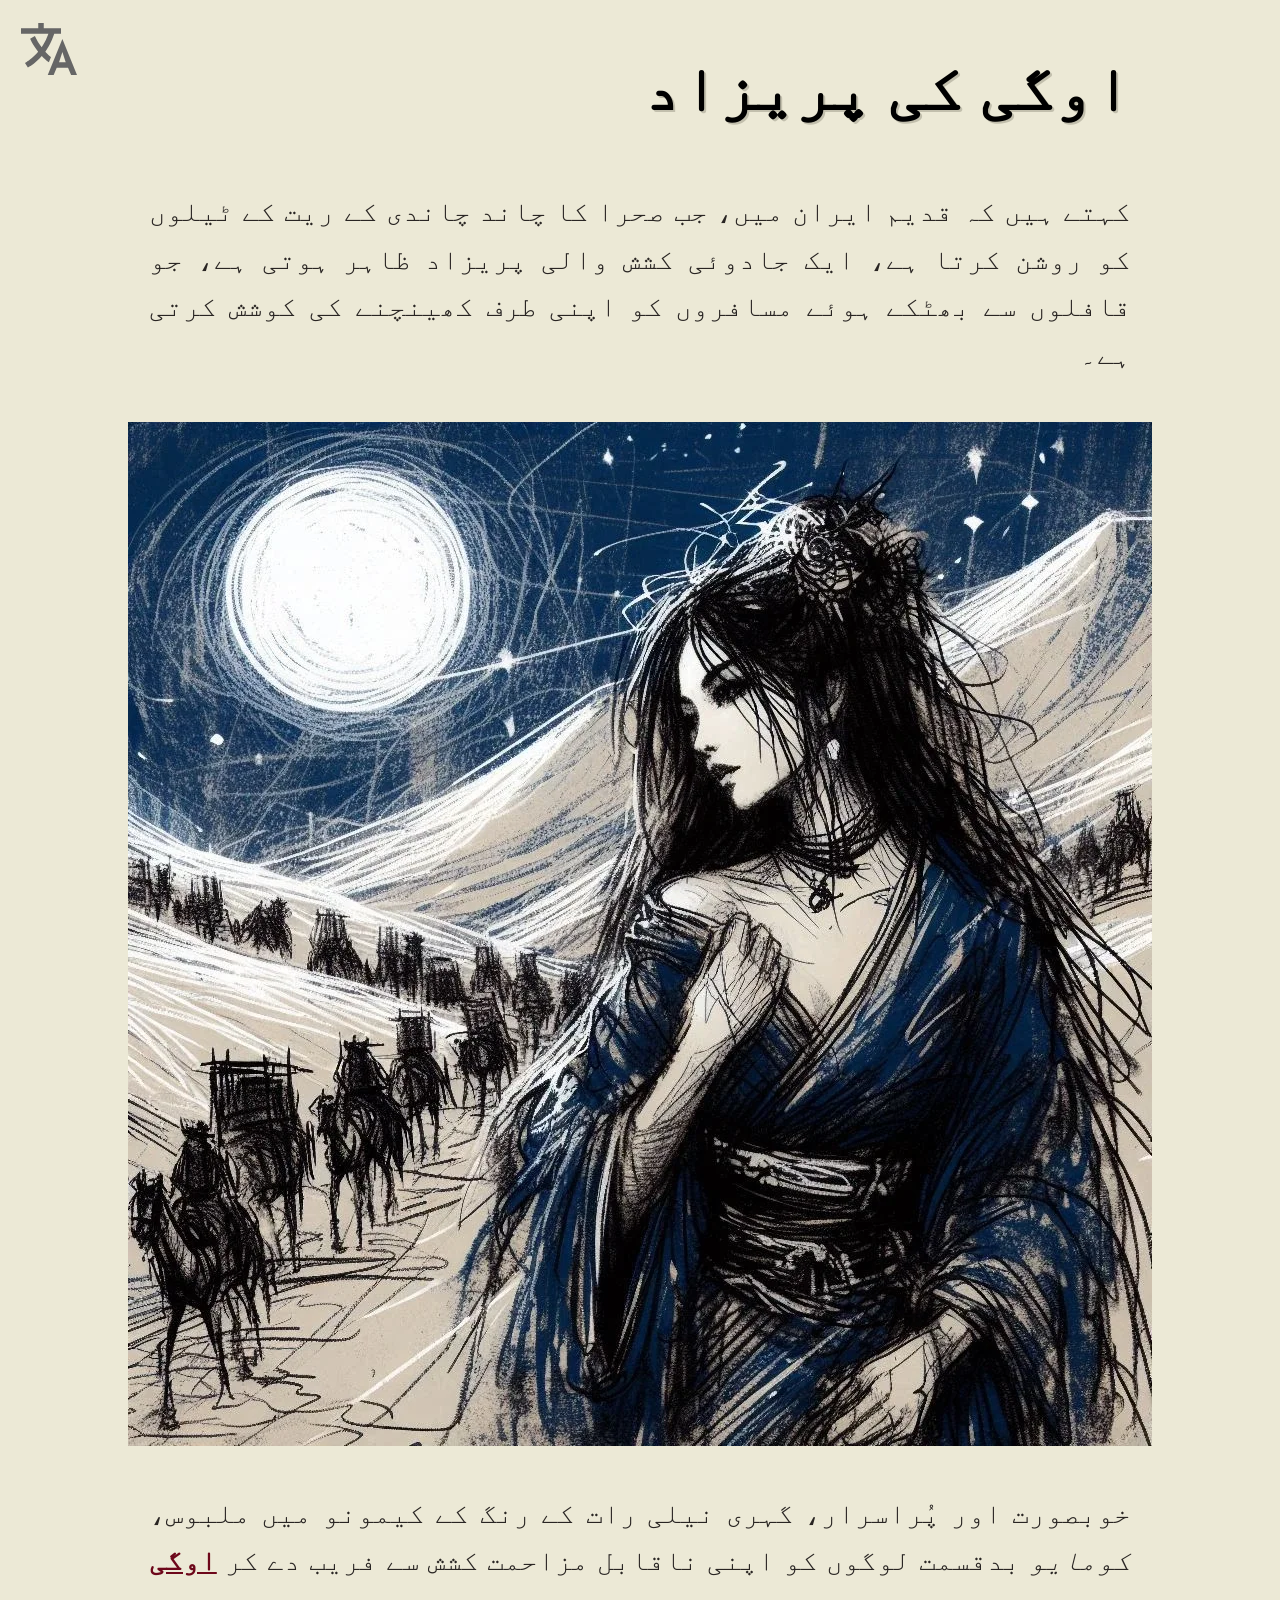
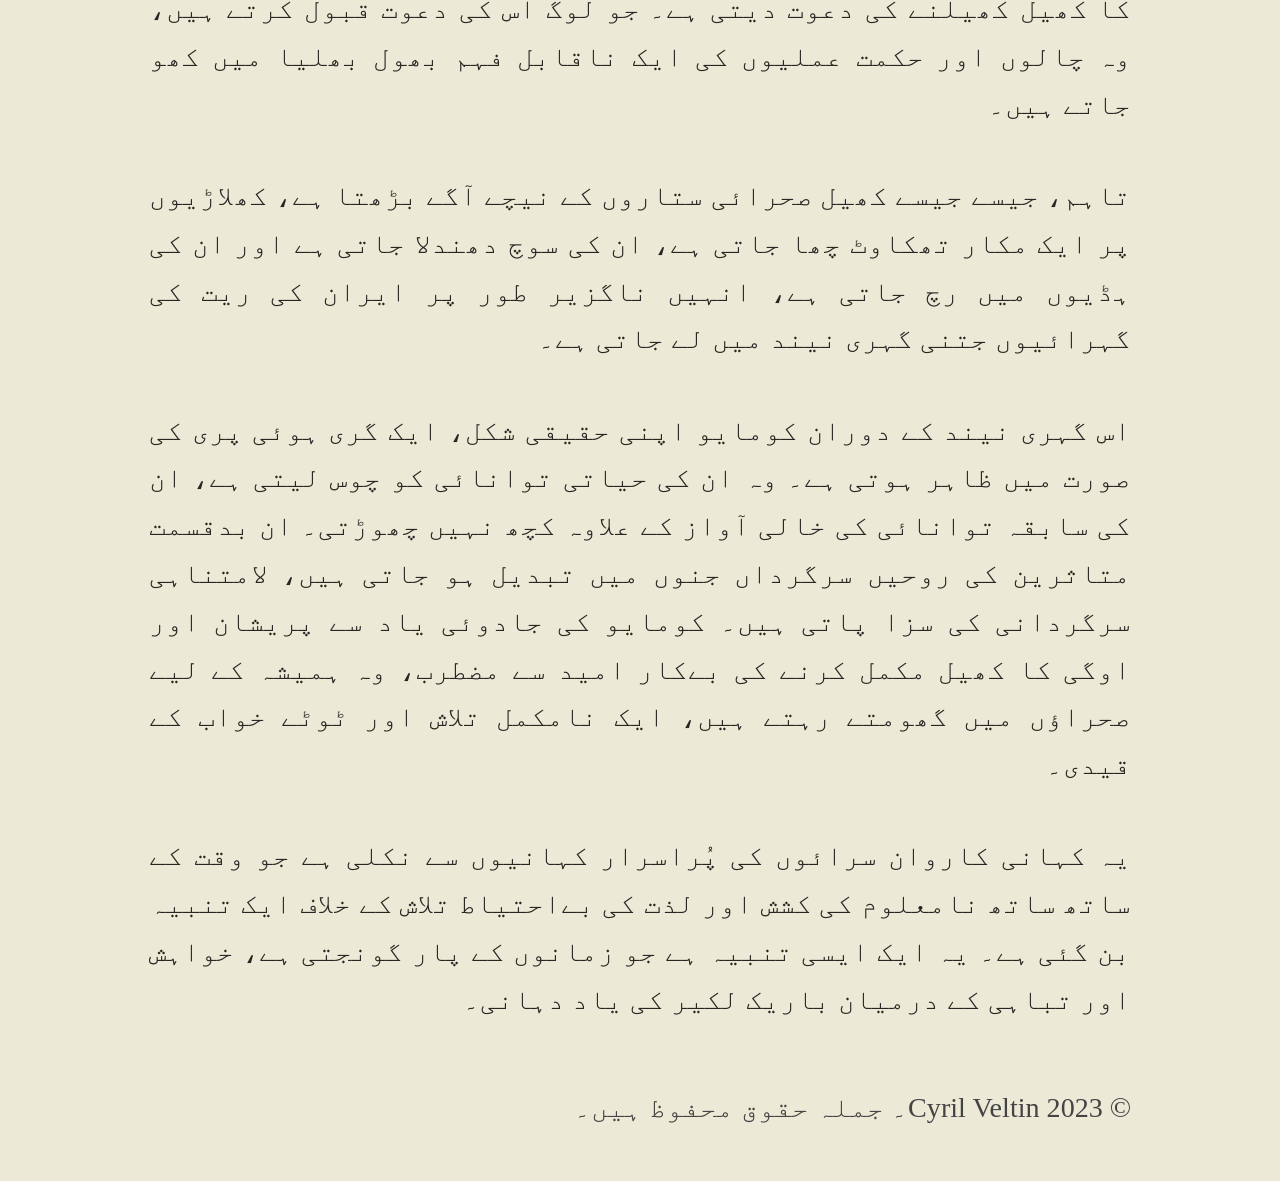
==== index.html @ 8b76a64c "feat: rework" ====
<!doctype html>
<html lang="ur" dir="rtl">
  <head>
    <title>اوگی کی پریزاد کی کہانی</title>

    <meta charset="UTF-8">

    <meta http-equiv="Content-Security-Policy" content="default-src 'self'; style-src 'self' 'unsafe-inline'">

    <meta name="viewport" content="width=device-width,initial-scale=1">
    <meta name="description" content="ایک جاپانی کیڈن کہتا ہے کہ کومایو نامی ایک یوکائی اوگی کھلاڑیوں کو راتوں رات کے کھیل میں لبھاتی ہے، اور پھر انہیں یوری میں تبدیل کر دیتی ہے۔">
    <meta name="keywords" content="کومایو، یوکائی، یوری، اوگی، کیڈن، جاپانی فولکلور، بھوت کہانی، روایتی کھیل، کیمونو، ماورائی کشش">
    <meta name="robots" content="index,follow">
    <meta name="author" content="Cyril Veltin">
    <meta name="copyright" content="Cyril Veltin 2023">

    <meta property="og:site_name" content="Komayō">
    <meta property="og:locale" content="ur_PK">
    <meta property="og:title" content="اوگی کی پریزاد کی کہانی">
    <meta property="og:description" content="ایک جاپانی کیڈن کہتا ہے کہ کومایو نامی ایک یوکائی اوگی کھلاڑیوں کو راتوں رات کے کھیل میں لبھاتی ہے، اور پھر انہیں یوری میں تبدیل کر دیتی ہے۔">
    <meta property="og:type" content="book:folklore">
    <meta property="og:url" content="https://ur.komayo.page/">
    <meta property="og:image" content="https://ur.komayo.page/img/mysterious-kimono-woman-desert-caravan-persian-moonlight-illustration_ni5nda_c_scale,w_1024.webp">
    <meta property="og:image:width" content="1024">
    <meta property="og:image:height" content="1024">
    <meta property="og:image:alt" content="پورے چاند کے نیچے کیمونو میں ملبوس عورت، جدید جاپانی مصوری">
    <meta property="og:article:author" content="Cyril Veltin">
    <meta property="og:article:published_time" content="2023-06-26">

    <meta name="twitter:card" content="summary_large_image">
    <meta name="twitter:title" content="اوگی کی پریزاد کی کہانی">
    <meta name="twitter:description" content="ایک جاپانی کیڈن کہتا ہے کہ کومایو نامی ایک یوکائی اوگی کھلاڑیوں کو راتوں رات کے کھیل میں لبھاتی ہے، اور پھر انہیں یوری میں تبدیل کر دیتی ہے۔">
    <meta name="twitter:image" content="https://ur.komayo.page/img/mysterious-kimono-woman-desert-caravan-persian-moonlight-illustration_ni5nda_c_scale,w_1024.webp">

    <link rel="alternate" hreflang="bn" href="https://bn.komayo.page/">
    <link rel="alternate" hreflang="en" href="https://en.komayo.page/">
    <link rel="alternate" hreflang="fa" href="https://fa.komayo.page/">
    <link rel="alternate" hreflang="fr" href="https://fr.komayo.page/">
    <link rel="alternate" hreflang="gu" href="https://gu.komayo.page/">
    <link rel="alternate" hreflang="hi" href="https://hi.komayo.page/">
    <link rel="alternate" hreflang="id" href="https://id.komayo.page/">
    <link rel="alternate" hreflang="ja" href="https://ja.komayo.page/">
    <link rel="alternate" hreflang="jv" href="https://jv.komayo.page/">
    <link rel="alternate" hreflang="kn" href="https://kn.komayo.page/">
    <link rel="alternate" hreflang="ko" href="https://ko.komayo.page/">
    <link rel="alternate" hreflang="lo" href="https://lo.komayo.page/">
    <link rel="alternate" hreflang="ml" href="https://ml.komayo.page/">
    <link rel="alternate" hreflang="mr" href="https://mr.komayo.page/">
    <link rel="alternate" hreflang="my" href="https://my.komayo.page/">
    <link rel="alternate" hreflang="or" href="https://or.komayo.page/">
    <link rel="alternate" hreflang="pa" href="https://pa.komayo.page/">
    <link rel="alternate" hreflang="ta" href="https://ta.komayo.page/">
    <link rel="alternate" hreflang="te" href="https://te.komayo.page/">
    <link rel="alternate" hreflang="th" href="https://th.komayo.page/">
    <link rel="alternate" hreflang="ur" href="https://ur.komayo.page/">
    <link rel="alternate" hreflang="vi" href="https://vi.komayo.page/">
    <link rel="alternate" hreflang="zh" href="https://zh.komayo.page/">

    <link rel="canonical" href="https://ur.komayo.page/">

    <link rel="icon" type="image/png" href="/favicon/favicon-96x96.png" sizes="96x96">
    <link rel="icon" type="image/svg+xml" href="/favicon/favicon.svg">
    <link rel="shortcut icon" href="/favicon.ico">
    <link rel="apple-touch-icon" sizes="180x180" href="/favicon/apple-touch-icon.png">
    <meta name="apple-mobile-web-app-title" content="Komayō">
    <link rel="manifest" href="/site.webmanifest">

    <link href="/all.css" rel="stylesheet">

    <script type="application/ld+json">
      {
        "@context": "https://schema.org",
        "@type": "ShortStory",
        "@id": "https://ur.komayo.page/",
        "url": "https://ur.komayo.page/",
        "@language": "ur",
        "hasPart": [
          {
            "@type": "Game",
            "headline": "شہزادی کا کھیل",
            "name": "کھیل",
            "@id": "https://ogi.page/",
            "url": "https://ogi.page/"
          }
        ],
        "keywords": [
          "کومایو",
          "یوکائی",
          "یوری",
          "اوگی",
          "کیڈن",
          "جاپانی فولکلور",
          "بھوت کہانی",
          "روایتی کھیل",
          "کیمونو",
          "ماورائی کشش"
        ],
        "timeRequired": "PT4M",
        "author": {
          "@type": "Person",
          "name": "Cyril Veltin"
        },
        "copyrightHolder": {
          "@type": "Person",
          "name": "Cyril Veltin"
        },
        "copyrightYear": "2023",
        "dateModified": "2023-06-26",
        "datePublished": "2023-06-26",
        "description": "ایک جاپانی کیڈن کہتا ہے کہ کومایو نامی ایک یوکائی اوگی کھلاڑیوں کو راتوں رات کے کھیل میں لبھاتی ہے، اور پھر انہیں یوری میں تبدیل کر دیتی ہے۔",
        "image": {
          "@type": "ImageObject",
          "url": "https://ur.komayo.page/img/mysterious-kimono-woman-desert-caravan-persian-moonlight-illustration_ni5nda_c_scale,w_1024.webp",
          "width": "1024",
          "height": "1024",
          "caption": "پورے چاند کے نیچے کیمونو میں ملبوس عورت، جدید جاپانی مصوری"
        },
        "genre": [
          "کیڈن",
          "جاپانی فولکلور",
          "خیالی افسانہ"
        ],
        "inLanguage": "ur",
        "headline": "اوگی کی پریزاد",
        "name": "بھوت کی کہانی",
        "publisher": {
          "@type": "Organization",
          "name": "Sashité",
          "url": "https://sashite.com/"
        },
        "abstract": "اوگی کھلاڑیوں کو راتوں رات کے کھیل میں لبھانے والی ایک یوکائی کی جاپانی بھوت کہانی۔",
        "accessMode": ["textual", "visual"],
        "accessModeSufficient": ["textual"],
        "character": "کومایو",
        "contentLocation": "کنسائی، جاپان",
        "isAccessibleForFree": true,
        "isFamilyFriendly": true,
        "license": "https://creativecommons.org/licenses/by-nc-nd/4.0/",
        "sdDatePublished": "2023-06-26",
        "sdPublisher": {
          "@type": "Organization",
          "name": "Sashité"
        },
        "teaches": "نامعلوم کے سامنے احتیاط اور کشش کے خطرات",
        "temporal": "معاصر دور",
        "text": "کہتے ہیں کہ جاپان میں، کنسائی کے علاقے میں، جب پورا چاند آسمان میں بلند ہوتا ہے، ایک جادوئی کشش والی مخلوق ظاہر ہوتی ہے...",
        "typicalAgeRange": "16+",
        "about": "روایتی کھیلوں سے وابستہ جاپانی فولکلور کی مخلوق",
        "accessibilityFeature": ["alternativeText", "readingOrder", "structuralNavigation"],
        "accessibilitySummary": "تصاویر کی وضاحت اور منظم نیویگیشن کے ساتھ قابل رسائی متن",
        "accountablePerson": {
          "@type": "Person",
          "name": "Cyril Veltin"
        },
        "alternativeHeadline": "اوگی کھیلنے والی کی افسانہ",
        "audience": {
          "@type": "Audience",
          "audienceType": "جاپانی فولکلور کے شائقین"
        },
        "educationalLevel": "تمام عمر کے لوگوں کے لیے",
        "educationalUse": "تفریح اور ثقافت",
        "fileFormat": "text/html",
        "interactivityType": "expositive",
        "learningResourceType": "بیانیہ",
        "pattern": "روایتی جاپانی بھوت کہانی",
        "sourceOrganization": {
          "@type": "Organization",
          "name": "Sashité",
          "url": "https://sashite.com/"
        },
        "spatialCoverage": {
          "@type": "Place",
          "name": "کنسائی کا علاقہ، جاپان"
        },
        "thumbnailUrl": "https://ur.komayo.page/img/mysterious-kimono-woman-desert-caravan-persian-moonlight-illustration_ni5nda_c_scale,w_200.webp",
        "version": "1.0"
      }
    </script>
  </head>

  <body>
    <main>
      <article itemscope itemtype="https://schema.org/ShortStory">
        <h1 itemprop="headline">اوگی کی پریزاد</h1>

        <p itemprop="description">
          کہتے ہیں کہ قدیم ایران میں، جب صحرا کا چاند چاندی کے ریت کے ٹیلوں کو روشن کرتا ہے، ایک جادوئی کشش والی پریزاد ظاہر ہوتی ہے، جو قافلوں سے بھٹکے ہوئے مسافروں کو اپنی طرف کھینچنے کی کوشش کرتی ہے۔
        </p>

        <picture>
          <img
            itemprop="image"
            width="1024"
            height="1024"
            sizes="(max-width: 1024px) 100vw, 1024px"
            srcset="
              img/mysterious-kimono-woman-desert-caravan-persian-moonlight-illustration_ni5nda_c_scale,w_200.webp 200w,
              img/mysterious-kimono-woman-desert-caravan-persian-moonlight-illustration_ni5nda_c_scale,w_328.webp 328w,
              img/mysterious-kimono-woman-desert-caravan-persian-moonlight-illustration_ni5nda_c_scale,w_428.webp 428w,
              img/mysterious-kimono-woman-desert-caravan-persian-moonlight-illustration_ni5nda_c_scale,w_510.webp 510w,
              img/mysterious-kimono-woman-desert-caravan-persian-moonlight-illustration_ni5nda_c_scale,w_550.webp 550w,
              img/mysterious-kimono-woman-desert-caravan-persian-moonlight-illustration_ni5nda_c_scale,w_610.webp 610w,
              img/mysterious-kimono-woman-desert-caravan-persian-moonlight-illustration_ni5nda_c_scale,w_668.webp 668w,
              img/mysterious-kimono-woman-desert-caravan-persian-moonlight-illustration_ni5nda_c_scale,w_717.webp 717w,
              img/mysterious-kimono-woman-desert-caravan-persian-moonlight-illustration_ni5nda_c_scale,w_774.webp 774w,
              img/mysterious-kimono-woman-desert-caravan-persian-moonlight-illustration_ni5nda_c_scale,w_827.webp 827w,
              img/mysterious-kimono-woman-desert-caravan-persian-moonlight-illustration_ni5nda_c_scale,w_872.webp 872w,
              img/mysterious-kimono-woman-desert-caravan-persian-moonlight-illustration_ni5nda_c_scale,w_867.webp 867w,
              img/mysterious-kimono-woman-desert-caravan-persian-moonlight-illustration_ni5nda_c_scale,w_964.webp 964w,
              img/mysterious-kimono-woman-desert-caravan-persian-moonlight-illustration_ni5nda_c_scale,w_1014.webp 1014w,
              img/mysterious-kimono-woman-desert-caravan-persian-moonlight-illustration_ni5nda_c_scale,w_984.webp 984w,
              img/mysterious-kimono-woman-desert-caravan-persian-moonlight-illustration_ni5nda_c_scale,w_1024.webp 1024w"
            src="img/mysterious-kimono-woman-desert-caravan-persian-moonlight-illustration_ni5nda_c_scale,w_1024.webp"
            alt="گہری نیلی رات میں ایک کیمونو پہنے ہوئی خوبصورت نوجوان لڑکی کی فنکارانہ تصویر، جس کے لمبے سیاہ بال ہیں اور پورے چاند کی روشنی میں جنگل میں کھڑی ہے"
          >
        </picture>

        <p>
          خوبصورت اور پُراسرار، گہری نیلی رات کے رنگ کے کیمونو میں ملبوس، <cite itemprop="character">کومایو</cite> بدقسمت لوگوں کو اپنی ناقابل مزاحمت کشش سے فریب دے کر
          <a href="https://ogi.page/" itemprop="mentions" itemscope itemtype="https://schema.org/Game" rel="external"><strong itemprop="name">اوگی</strong></a>
          کا کھیل کھیلنے کی دعوت دیتی ہے۔ جو لوگ اس کی دعوت قبول کرتے ہیں، وہ چالوں اور حکمت عملیوں کی ایک ناقابل فہم بھول بھلیا میں کھو جاتے ہیں۔
        </p>

        <p>
          تاہم، جیسے جیسے کھیل صحرائی ستاروں کے نیچے آگے بڑھتا ہے، کھلاڑیوں پر ایک مکار تھکاوٹ چھا جاتی ہے، ان کی سوچ دھندلا جاتی ہے اور ان کی ہڈیوں میں رچ جاتی ہے، انہیں ناگزیر طور پر ایران کی ریت کی گہرائیوں جتنی گہری نیند میں لے جاتی ہے۔
        </p>

        <p>
          اس گہری نیند کے دوران کومایو اپنی حقیقی شکل، ایک گری ہوئی پری کی صورت میں ظاہر ہوتی ہے۔ وہ ان کی حیاتی توانائی کو چوس لیتی ہے، ان کی سابقہ توانائی کی خالی آواز کے علاوہ کچھ نہیں چھوڑتی۔ ان بدقسمت متاثرین کی روحیں سرگرداں جنوں میں تبدیل ہو جاتی ہیں، لامتناہی سرگردانی کی سزا پاتی ہیں۔ کومایو کی جادوئی یاد سے پریشان اور اوگی کا کھیل مکمل کرنے کی بےکار امید سے مضطرب، وہ ہمیشہ کے لیے صحراؤں میں گھومتے رہتے ہیں، ایک نامکمل تلاش اور ٹوٹے خواب کے قیدی۔
        </p>

        <p>
          یہ کہانی کاروان سرائوں کی پُراسرار کہانیوں سے نکلی ہے جو وقت کے ساتھ ساتھ نامعلوم کی کشش اور لذت کی بےاحتیاط تلاش کے خلاف ایک تنبیہ بن گئی ہے۔ یہ ایک ایسی تنبیہ ہے جو زمانوں کے پار گونجتی ہے، خواہش اور تباہی کے درمیان باریک لکیر کی یاد دہانی۔
        </p>
      </article>
    </main>

    <footer>
      <p>
        &copy; 2023 Cyril Veltin۔
        جملہ حقوق محفوظ ہیں۔
        <a title="زبان تبدیل کریں" href="https://komayo.page/"><img
          width="448"
          height="416"
          src="/icon/change-language.svg"
          alt="زبان کا انتخاب"
          title="زبان تبدیل کریں"
        ></a>
      </p>
    </footer>
  </body>
</html>
---- all.css ----
@charset "UTF-8";

@media (orientation: landscape) {
  :where(html) {
    --content-size: 100vh;
  }
}

@media (orientation: portrait) {
  :where(html) {
    --content-size: 100vw;
  }
}

:where(html) {
  --color-background: #ece9d6;
  --color-text: #292523;
  --color-title: #000;
  --color-link: #6d071a;
  --color-text-subtle: #444;
  --color-shadow: #c2bfad;

  --font-family-body: "Baskerville",
                      "Libre Baskerville",
                      "Baskerville Old Face",
                      "New Baskerville",
                      "Century Schoolbook",
                      ui-serif,
                      serif;

  --font-family-title: "Didot",
                      "Didot LT Std",
                      "Bodoni MT",
                      "Bodoni 72",
                      "Modern No. 20",
                      "GFS Didot",
                      serif;

  --font-size-1: calc(var(--content-size)/14);
  --font-size-2: calc(var(--content-size)/20);
  --font-size-3: calc(var(--content-size)/26);
  --font-size-4: calc(var(--content-size)/32);

  --side-padding: calc(1vw + 8px);
}

:root {
  font-size: var(--font-size-4);
}

html {
  margin: 0;
  padding: 0;
}

body {
  background-color: var(--color-background);
  color: var(--color-text);
  font-family: var(--font-family-body);
  line-height: 1.7;
  max-width: 1024px;
  margin: 0 auto;
  padding: var(--side-padding) 0;
  overflow-x: hidden;
}

html > *,
body > main,
body > main > * {
  display: flex;
  flex-flow: column;
  row-gap: var(--side-padding);
}

body > *:not(main),
body > main > * > *:not(picture) {
  margin: 0;
  padding-right: var(--side-padding);
  padding-left: var(--side-padding);
}

body > main > article > * {
  padding-top: 0.4em;
  padding-bottom: 0.4em;
}

body > main > article > picture > img {
  margin: auto;
  display: block;
  max-width: 100%;
  height: auto;
}

main > article p {
  text-align: justify;
}

h1 {
  color: var(--color-title);
  font-family: var(--font-family-title);
  font-size: var(--font-size-1);
  line-height: 1.3;
  text-shadow: .03em .03em var(--color-shadow);
}

a {
  color: var(--color-link);
}

footer {
  color: var(--color-text-subtle);
}

footer > p > a {
  position: absolute;
  top: var(--side-padding);
  left: var(--side-padding);
}

footer > p > a > img {
  height: 2em;
  width: 2em;
}
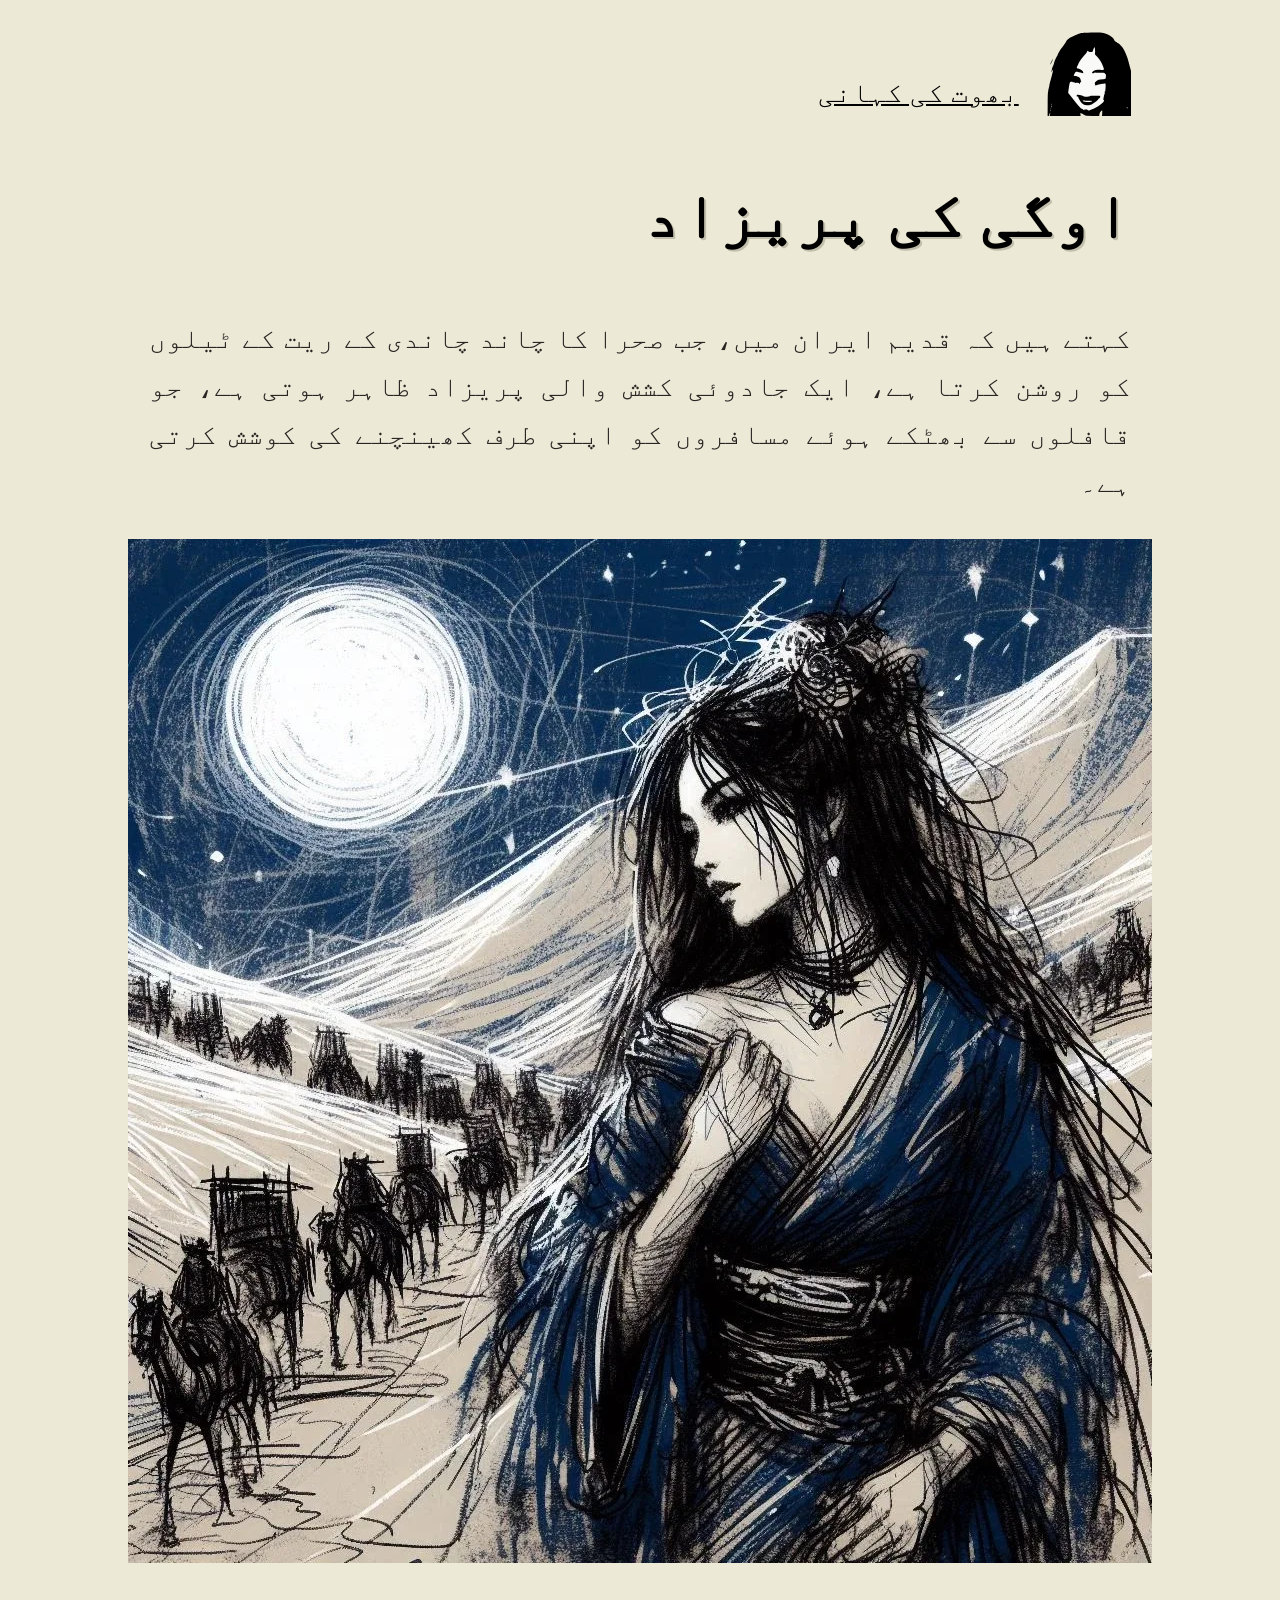
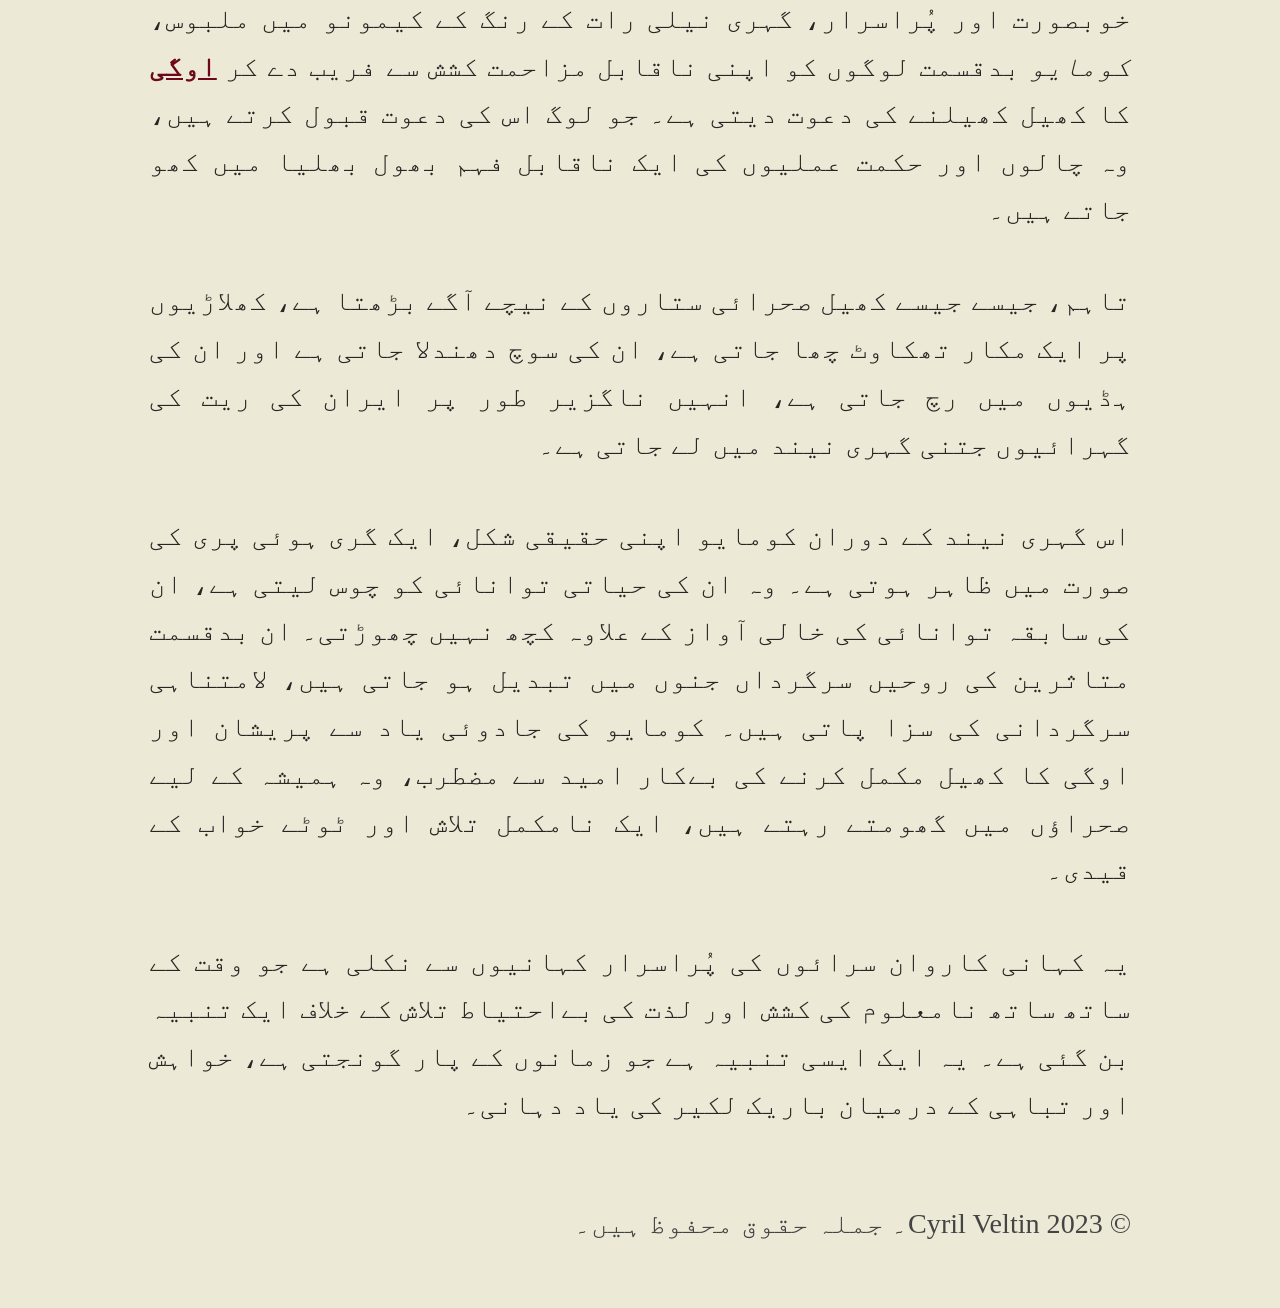
==== commit 39ef6e3d: "feat: add breadcrumb" ====
--- a/index.html
+++ b/index.html
@@ -179,6 +179,19 @@
   </head>
 
   <body>
+    <header>
+      <a href="https://komayo.page/"><img src="/favicon/favicon.svg" alt="کومایو" width="512" height="512"></a>
+
+      <nav aria-label="breadcrumb">
+        <ol itemscope itemtype="https://schema.org/BreadcrumbList">
+          <li itemprop="itemListElement" itemscope itemtype="https://schema.org/ListItem">
+            <a itemscope itemtype="https://schema.org/ShortStory" itemprop="item" itemid="https://ur.komayo.page/" href="/"><span itemprop="name">بھوت کی کہانی</span></a>
+            <meta itemprop="position" content="1">
+          </li>
+        </ol>
+      </nav>
+    </header>
+
     <main>
       <article itemscope itemtype="https://schema.org/ShortStory">
         <h1 itemprop="headline">اوگی کی پریزاد</h1>
@@ -239,13 +252,6 @@
       <p>
         &copy; 2023 Cyril Veltin۔
         جملہ حقوق محفوظ ہیں۔
-        <a title="زبان تبدیل کریں" href="https://komayo.page/"><img
-          width="448"
-          height="416"
-          src="/icon/change-language.svg"
-          alt="زبان کا انتخاب"
-          title="زبان تبدیل کریں"
-        ></a>
       </p>
     </footer>
   </body>
--- a/all.css
+++ b/all.css
@@ -1,22 +1,23 @@
 @charset "UTF-8";
 
 @media (orientation: landscape) {
-  :where(html) {
+  html {
     --content-size: 100vh;
   }
 }
 
 @media (orientation: portrait) {
-  :where(html) {
+  html {
     --content-size: 100vw;
   }
 }
 
-:where(html) {
+html {
   --color-background: #ece9d6;
   --color-text: #292523;
   --color-title: #000;
   --color-link: #6d071a;
+  --color-text-cite: #57083d;
   --color-text-subtle: #444;
   --color-shadow: #c2bfad;
 
@@ -36,21 +37,43 @@
                       "GFS Didot",
                       serif;
 
+  --font-family-quote: "Palatino",
+                      "Palatino Linotype",
+                      "Book Antiqua",
+                      "Iowan Old Style",
+                      "Optima",
+                      serif;
+
+  --font-family-dialogue: "Scala Sans Pro",
+                        "Gill Sans",
+                        "Gill Sans MT",
+                        "Avenir",
+                        "Futura",
+                        sans-serif;
+
   --font-size-1: calc(var(--content-size)/14);
   --font-size-2: calc(var(--content-size)/20);
   --font-size-3: calc(var(--content-size)/26);
   --font-size-4: calc(var(--content-size)/32);
 
   --side-padding: calc(1vw + 8px);
-}
-
-:root {
+
+  margin: 0;
+  padding: 0;
+
   font-size: var(--font-size-4);
 }
 
-html {
-  margin: 0;
-  padding: 0;
+h1 {
+  font-size: var(--font-size-1);
+}
+
+h2 {
+  font-size: var(--font-size-2);
+}
+
+h3 {
+  font-size: var(--font-size-3);
 }
 
 body {
@@ -64,6 +87,14 @@
   overflow-x: hidden;
 }
 
+small,
+aside,
+[aria-label="breadcrumb"],
+footer {
+  color: var(--color-text-subtle);
+}
+
+blockquote,
 html > *,
 body > main,
 body > main > * {
@@ -72,16 +103,93 @@
   row-gap: var(--side-padding);
 }
 
+html[dir="ltr"] blockquote > * {
+  margin: 0 0 0 var(--side-padding);
+  padding: 0 0 0 var(--side-padding);
+  border-left: thin solid var(--color-shadow);
+}
+
+html[dir="rtl"] blockquote > * {
+  margin: 0 var(--side-padding) 0 0;
+  padding: 0 var(--side-padding) 0 0;
+  border-right: thin solid var(--color-shadow);
+}
+
+html[dir="rtl"] header img {
+  transform: scaleX(-1);
+}
+
+body > header {
+  /* Enable flexbox layout */
+  display: flex;
+
+  /* Handle RTL/LTR automatically based on dir attribute */
+  flex-direction: row;
+
+  /* Align items vertically */
+  align-items: flex-end;
+
+  /* Allow items to wrap if needed */
+  flex-wrap: nowrap;
+
+  margin: 0;
+  padding: 0;
+}
+
+body > header a {
+  color: var(--color-title);
+}
+
+/* Make the image square while maintaining aspect ratio */
+body > header img {
+  /* Ensure image maintains aspect ratio */
+  object-fit: contain;
+
+  /* Prevent image from shrinking */
+  flex-shrink: 0;
+
+  display: block;
+  height: 3em;
+  width: auto;
+}
+
+/* Allow nav to take remaining space */
+body > header nav[aria-label="breadcrumb"] {
+  flex: 1;
+
+  /* Add some spacing between image and nav */
+  margin-inline-start: 1rem;
+}
+
+body > header > nav[aria-label="breadcrumb"] ol {
+  list-style: none;
+  margin: 0;
+  padding: 0;
+}
+
+body > header > nav[aria-label="breadcrumb"] ol li {
+  display: inline;
+  font-weight: lighter;
+}
+
+body > header > nav[aria-label="breadcrumb"] ol li:not(:last-child)::after {
+  content: " \00BB"; /* Unicode for &raquo; */
+  margin: 0 5px;
+}
+
+body > main > article li,
+body > main > article dd {
+  margin-inline: 2em;
+}
+
+body > main > nav li {
+  margin-inline: var(--side-padding);
+}
+
 body > *:not(main),
 body > main > * > *:not(picture) {
   margin: 0;
-  padding-right: var(--side-padding);
-  padding-left: var(--side-padding);
-}
-
-body > main > article > * {
-  padding-top: 0.4em;
-  padding-bottom: 0.4em;
+  padding: 0.4em var(--side-padding);
 }
 
 body > main > article > picture > img {
@@ -91,14 +199,23 @@
   height: auto;
 }
 
-main > article p {
+body > main > * blockquote,
+body > main > * dl,
+body > main > * ol,
+body > main > * ul {
+  margin: 0;
+  padding: 0;
+}
+
+body > main > article p {
   text-align: justify;
 }
 
-h1 {
+h1,
+h2,
+h3 {
   color: var(--color-title);
   font-family: var(--font-family-title);
-  font-size: var(--font-size-1);
   line-height: 1.3;
   text-shadow: .03em .03em var(--color-shadow);
 }
@@ -107,17 +224,13 @@
   color: var(--color-link);
 }
 
-footer {
+blockquote {
+  font-family: var(--font-family-quote);
   color: var(--color-text-subtle);
-}
-
-footer > p > a {
-  position: absolute;
-  top: var(--side-padding);
-  left: var(--side-padding);
-}
-
-footer > p > a > img {
-  height: 2em;
-  width: 2em;
-}
+  font-weight: lighter;
+}
+
+q {
+  font-family: var(--font-family-dialogue);
+  color: var(--color-text-cite);
+}
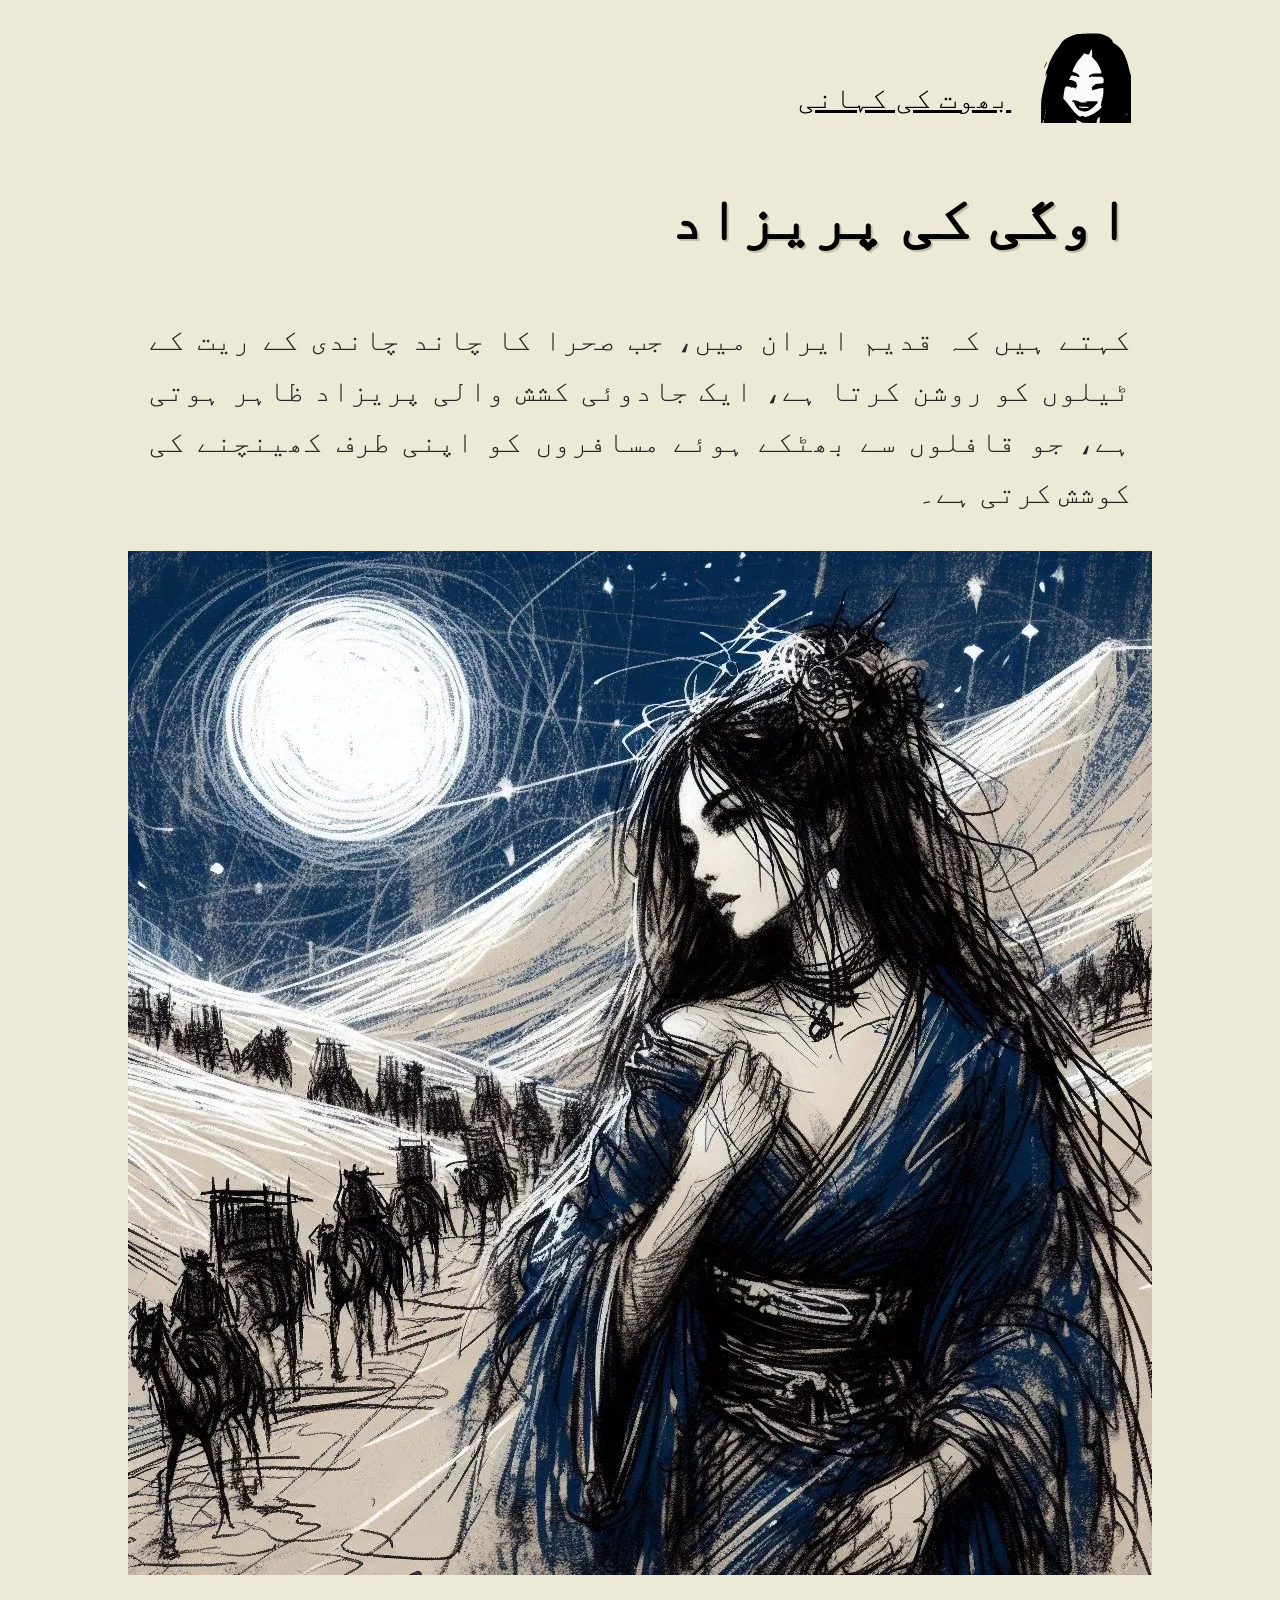
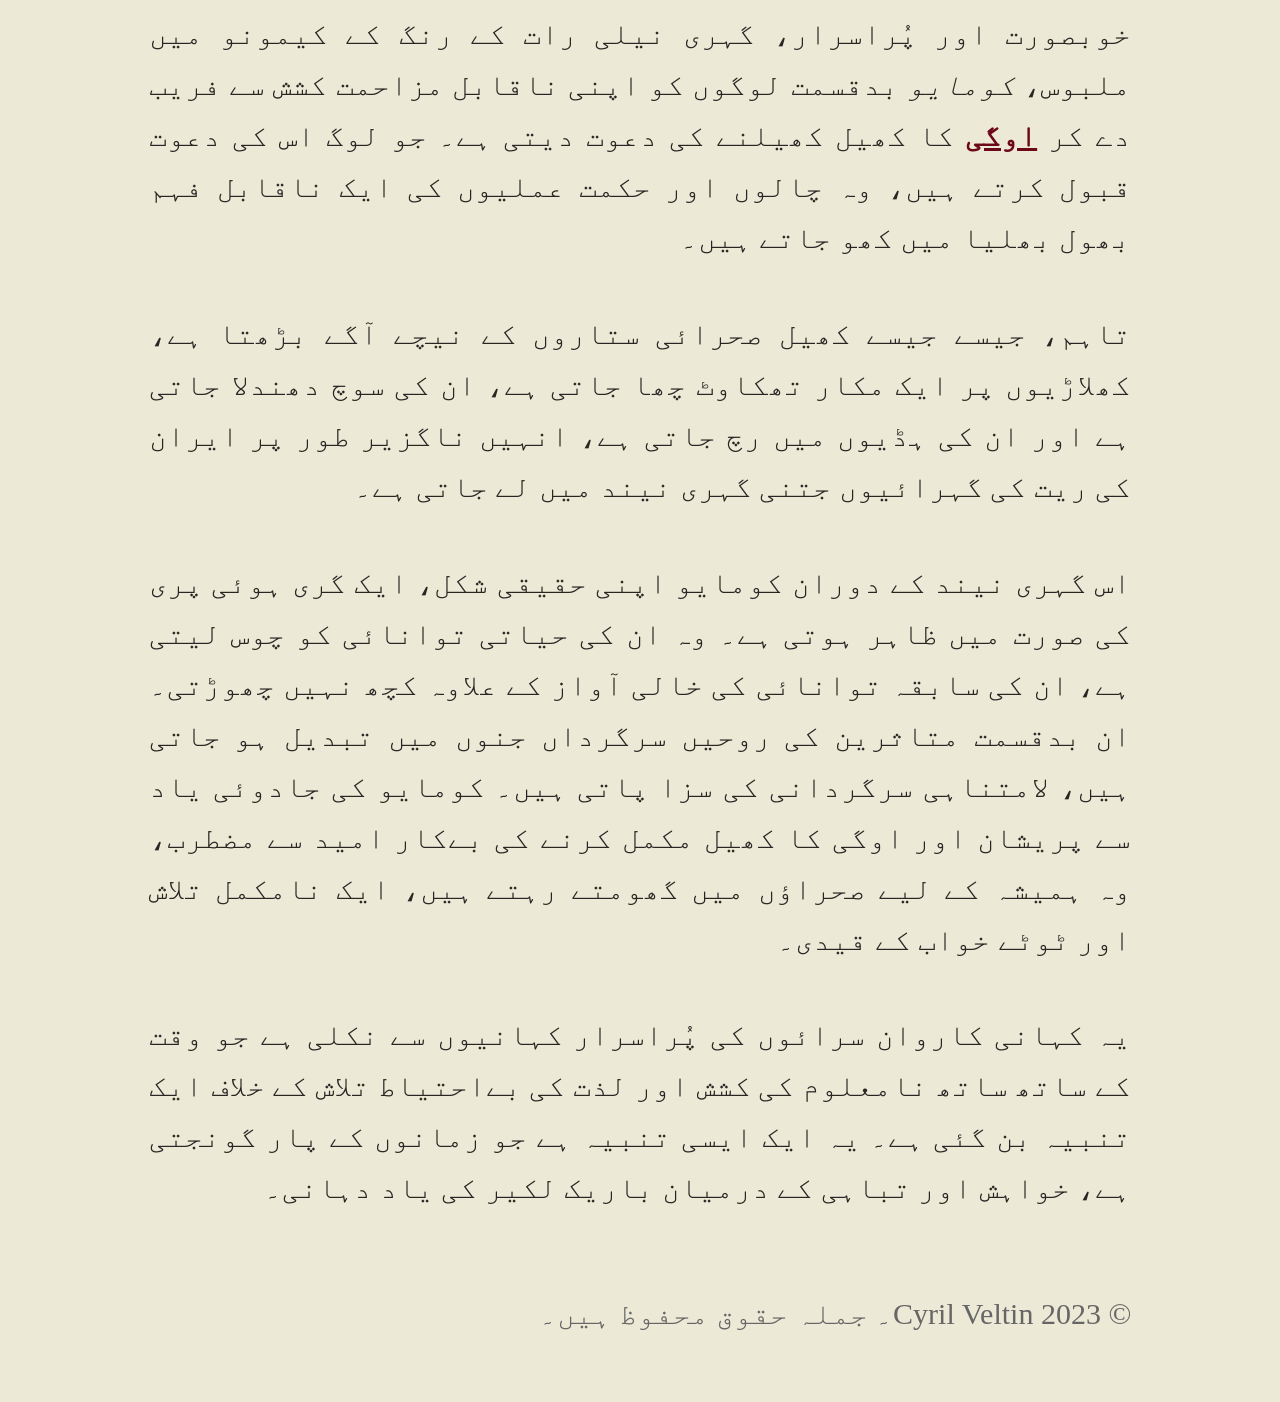
==== commit ded436ee: "fix(img): alt content" ====
--- a/index.html
+++ b/index.html
@@ -20,17 +20,17 @@
     <meta property="og:description" content="ایک جاپانی کیڈن کہتا ہے کہ کومایو نامی ایک یوکائی اوگی کھلاڑیوں کو راتوں رات کے کھیل میں لبھاتی ہے، اور پھر انہیں یوری میں تبدیل کر دیتی ہے۔">
     <meta property="og:type" content="book:folklore">
     <meta property="og:url" content="https://ur.komayo.page/">
-    <meta property="og:image" content="https://ur.komayo.page/img/mysterious-kimono-woman-desert-caravan-persian-moonlight-illustration_ni5nda_c_scale,w_1024.webp">
+    <meta property="og:image" content="https://ur.komayo.page/img/mysterious-kimono-woman-desert-caravan-persian-moonlight-illustration,w_1024.webp">
     <meta property="og:image:width" content="1024">
     <meta property="og:image:height" content="1024">
-    <meta property="og:image:alt" content="پورے چاند کے نیچے کیمونو میں ملبوس عورت، جدید جاپانی مصوری">
+    <meta property="og:image:alt" content="پراسرار کیمونو پہنے ہوئی خاتون صحرا میں ایرانی قافلے کے ساتھ چاندنی رات میں - تصویری عکاسی">
     <meta property="og:article:author" content="Cyril Veltin">
     <meta property="og:article:published_time" content="2023-06-26">
 
     <meta name="twitter:card" content="summary_large_image">
     <meta name="twitter:title" content="اوگی کی پریزاد کی کہانی">
     <meta name="twitter:description" content="ایک جاپانی کیڈن کہتا ہے کہ کومایو نامی ایک یوکائی اوگی کھلاڑیوں کو راتوں رات کے کھیل میں لبھاتی ہے، اور پھر انہیں یوری میں تبدیل کر دیتی ہے۔">
-    <meta name="twitter:image" content="https://ur.komayo.page/img/mysterious-kimono-woman-desert-caravan-persian-moonlight-illustration_ni5nda_c_scale,w_1024.webp">
+    <meta name="twitter:image" content="https://ur.komayo.page/img/mysterious-kimono-woman-desert-caravan-persian-moonlight-illustration,w_1024.webp">
 
     <link rel="alternate" hreflang="bn" href="https://bn.komayo.page/">
     <link rel="alternate" hreflang="en" href="https://en.komayo.page/">
@@ -110,10 +110,10 @@
         "description": "ایک جاپانی کیڈن کہتا ہے کہ کومایو نامی ایک یوکائی اوگی کھلاڑیوں کو راتوں رات کے کھیل میں لبھاتی ہے، اور پھر انہیں یوری میں تبدیل کر دیتی ہے۔",
         "image": {
           "@type": "ImageObject",
-          "url": "https://ur.komayo.page/img/mysterious-kimono-woman-desert-caravan-persian-moonlight-illustration_ni5nda_c_scale,w_1024.webp",
+          "url": "https://ur.komayo.page/img/mysterious-kimono-woman-desert-caravan-persian-moonlight-illustration,w_1024.webp",
           "width": "1024",
           "height": "1024",
-          "caption": "پورے چاند کے نیچے کیمونو میں ملبوس عورت، جدید جاپانی مصوری"
+          "caption": "پراسرار کیمونو پہنے ہوئی خاتون صحرا میں ایرانی قافلے کے ساتھ چاندنی رات میں - تصویری عکاسی"
         },
         "genre": [
           "کیڈن",
@@ -172,7 +172,7 @@
           "@type": "Place",
           "name": "کنسائی کا علاقہ، جاپان"
         },
-        "thumbnailUrl": "https://ur.komayo.page/img/mysterious-kimono-woman-desert-caravan-persian-moonlight-illustration_ni5nda_c_scale,w_200.webp",
+        "thumbnailUrl": "https://ur.komayo.page/img/mysterious-kimono-woman-desert-caravan-persian-moonlight-illustration,w_200.webp",
         "version": "1.0"
       }
     </script>
@@ -207,24 +207,24 @@
             height="1024"
             sizes="(max-width: 1024px) 100vw, 1024px"
             srcset="
-              img/mysterious-kimono-woman-desert-caravan-persian-moonlight-illustration_ni5nda_c_scale,w_200.webp 200w,
-              img/mysterious-kimono-woman-desert-caravan-persian-moonlight-illustration_ni5nda_c_scale,w_328.webp 328w,
-              img/mysterious-kimono-woman-desert-caravan-persian-moonlight-illustration_ni5nda_c_scale,w_428.webp 428w,
-              img/mysterious-kimono-woman-desert-caravan-persian-moonlight-illustration_ni5nda_c_scale,w_510.webp 510w,
-              img/mysterious-kimono-woman-desert-caravan-persian-moonlight-illustration_ni5nda_c_scale,w_550.webp 550w,
-              img/mysterious-kimono-woman-desert-caravan-persian-moonlight-illustration_ni5nda_c_scale,w_610.webp 610w,
-              img/mysterious-kimono-woman-desert-caravan-persian-moonlight-illustration_ni5nda_c_scale,w_668.webp 668w,
-              img/mysterious-kimono-woman-desert-caravan-persian-moonlight-illustration_ni5nda_c_scale,w_717.webp 717w,
-              img/mysterious-kimono-woman-desert-caravan-persian-moonlight-illustration_ni5nda_c_scale,w_774.webp 774w,
-              img/mysterious-kimono-woman-desert-caravan-persian-moonlight-illustration_ni5nda_c_scale,w_827.webp 827w,
-              img/mysterious-kimono-woman-desert-caravan-persian-moonlight-illustration_ni5nda_c_scale,w_872.webp 872w,
-              img/mysterious-kimono-woman-desert-caravan-persian-moonlight-illustration_ni5nda_c_scale,w_867.webp 867w,
-              img/mysterious-kimono-woman-desert-caravan-persian-moonlight-illustration_ni5nda_c_scale,w_964.webp 964w,
-              img/mysterious-kimono-woman-desert-caravan-persian-moonlight-illustration_ni5nda_c_scale,w_1014.webp 1014w,
-              img/mysterious-kimono-woman-desert-caravan-persian-moonlight-illustration_ni5nda_c_scale,w_984.webp 984w,
-              img/mysterious-kimono-woman-desert-caravan-persian-moonlight-illustration_ni5nda_c_scale,w_1024.webp 1024w"
-            src="img/mysterious-kimono-woman-desert-caravan-persian-moonlight-illustration_ni5nda_c_scale,w_1024.webp"
-            alt="گہری نیلی رات میں ایک کیمونو پہنے ہوئی خوبصورت نوجوان لڑکی کی فنکارانہ تصویر، جس کے لمبے سیاہ بال ہیں اور پورے چاند کی روشنی میں جنگل میں کھڑی ہے"
+              img/mysterious-kimono-woman-desert-caravan-persian-moonlight-illustration,w_200.webp 200w,
+              img/mysterious-kimono-woman-desert-caravan-persian-moonlight-illustration,w_328.webp 328w,
+              img/mysterious-kimono-woman-desert-caravan-persian-moonlight-illustration,w_428.webp 428w,
+              img/mysterious-kimono-woman-desert-caravan-persian-moonlight-illustration,w_510.webp 510w,
+              img/mysterious-kimono-woman-desert-caravan-persian-moonlight-illustration,w_550.webp 550w,
+              img/mysterious-kimono-woman-desert-caravan-persian-moonlight-illustration,w_610.webp 610w,
+              img/mysterious-kimono-woman-desert-caravan-persian-moonlight-illustration,w_668.webp 668w,
+              img/mysterious-kimono-woman-desert-caravan-persian-moonlight-illustration,w_717.webp 717w,
+              img/mysterious-kimono-woman-desert-caravan-persian-moonlight-illustration,w_774.webp 774w,
+              img/mysterious-kimono-woman-desert-caravan-persian-moonlight-illustration,w_827.webp 827w,
+              img/mysterious-kimono-woman-desert-caravan-persian-moonlight-illustration,w_872.webp 872w,
+              img/mysterious-kimono-woman-desert-caravan-persian-moonlight-illustration,w_867.webp 867w,
+              img/mysterious-kimono-woman-desert-caravan-persian-moonlight-illustration,w_964.webp 964w,
+              img/mysterious-kimono-woman-desert-caravan-persian-moonlight-illustration,w_1014.webp 1014w,
+              img/mysterious-kimono-woman-desert-caravan-persian-moonlight-illustration,w_984.webp 984w,
+              img/mysterious-kimono-woman-desert-caravan-persian-moonlight-illustration,w_1024.webp 1024w"
+            src="img/mysterious-kimono-woman-desert-caravan-persian-moonlight-illustration,w_1024.webp"
+            alt="پراسرار کیمونو پہنے ہوئی خاتون صحرا میں ایرانی قافلے کے ساتھ چاندنی رات میں - تصویری عکاسی"
           >
         </picture>
 
--- a/all.css
+++ b/all.css
@@ -18,7 +18,7 @@
   --color-title: #000;
   --color-link: #6d071a;
   --color-text-cite: #57083d;
-  --color-text-subtle: #444;
+  --color-text-subtle: #666;
   --color-shadow: #c2bfad;
 
   --font-family-body: "Baskerville",
@@ -51,10 +51,10 @@
                         "Futura",
                         sans-serif;
 
-  --font-size-1: calc(var(--content-size)/14);
+  --font-size-1: calc(var(--content-size)/15);
   --font-size-2: calc(var(--content-size)/20);
-  --font-size-3: calc(var(--content-size)/26);
-  --font-size-4: calc(var(--content-size)/32);
+  --font-size-3: calc(var(--content-size)/25);
+  --font-size-4: calc(var(--content-size)/30);
 
   --side-padding: calc(1vw + 8px);
 
@@ -200,7 +200,6 @@
 }
 
 body > main > * blockquote,
-body > main > * dl,
 body > main > * ol,
 body > main > * ul {
   margin: 0;
@@ -234,3 +233,71 @@
   font-family: var(--font-family-dialogue);
   color: var(--color-text-cite);
 }
+
+:lang(fr) q::before {
+    content: "« ";
+    margin-right: 0.1em;
+}
+
+:lang(fr) q::after {
+    content: " »";
+    margin-left: 0.1em;
+}
+
+:lang(en) q::before {
+    content: "\201C"; /* Unicode for " */
+}
+
+:lang(en) q::after {
+    content: "\201D"; /* Unicode for " */
+}
+
+:lang(th) q::before {
+    content: "\201C"; /* Unicode for " */
+}
+
+:lang(th) q::after {
+    content: "\201D"; /* Unicode for " */
+}
+
+:lang(zh) q::before {
+    content: "「";
+}
+
+:lang(zh) q::after {
+    content: "」";
+}
+
+:lang(ja) q::before {
+    content: "「";
+}
+
+:lang(ja) q::after {
+    content: "」";
+}
+
+:lang(fr) q q::before {
+    content: "‹ ";
+}
+
+:lang(fr) q q::after {
+    content: " ›";
+}
+
+:lang(en) q q::before {
+    content: "\2018"; /* Unicode for ' */
+}
+
+:lang(en) q q::after {
+    content: "\2019"; /* Unicode for ' */
+}
+
+:lang(zh) q q::before,
+:lang(ja) q q::before {
+    content: "『";
+}
+
+:lang(zh) q q::after,
+:lang(ja) q q::after {
+    content: "』";
+}
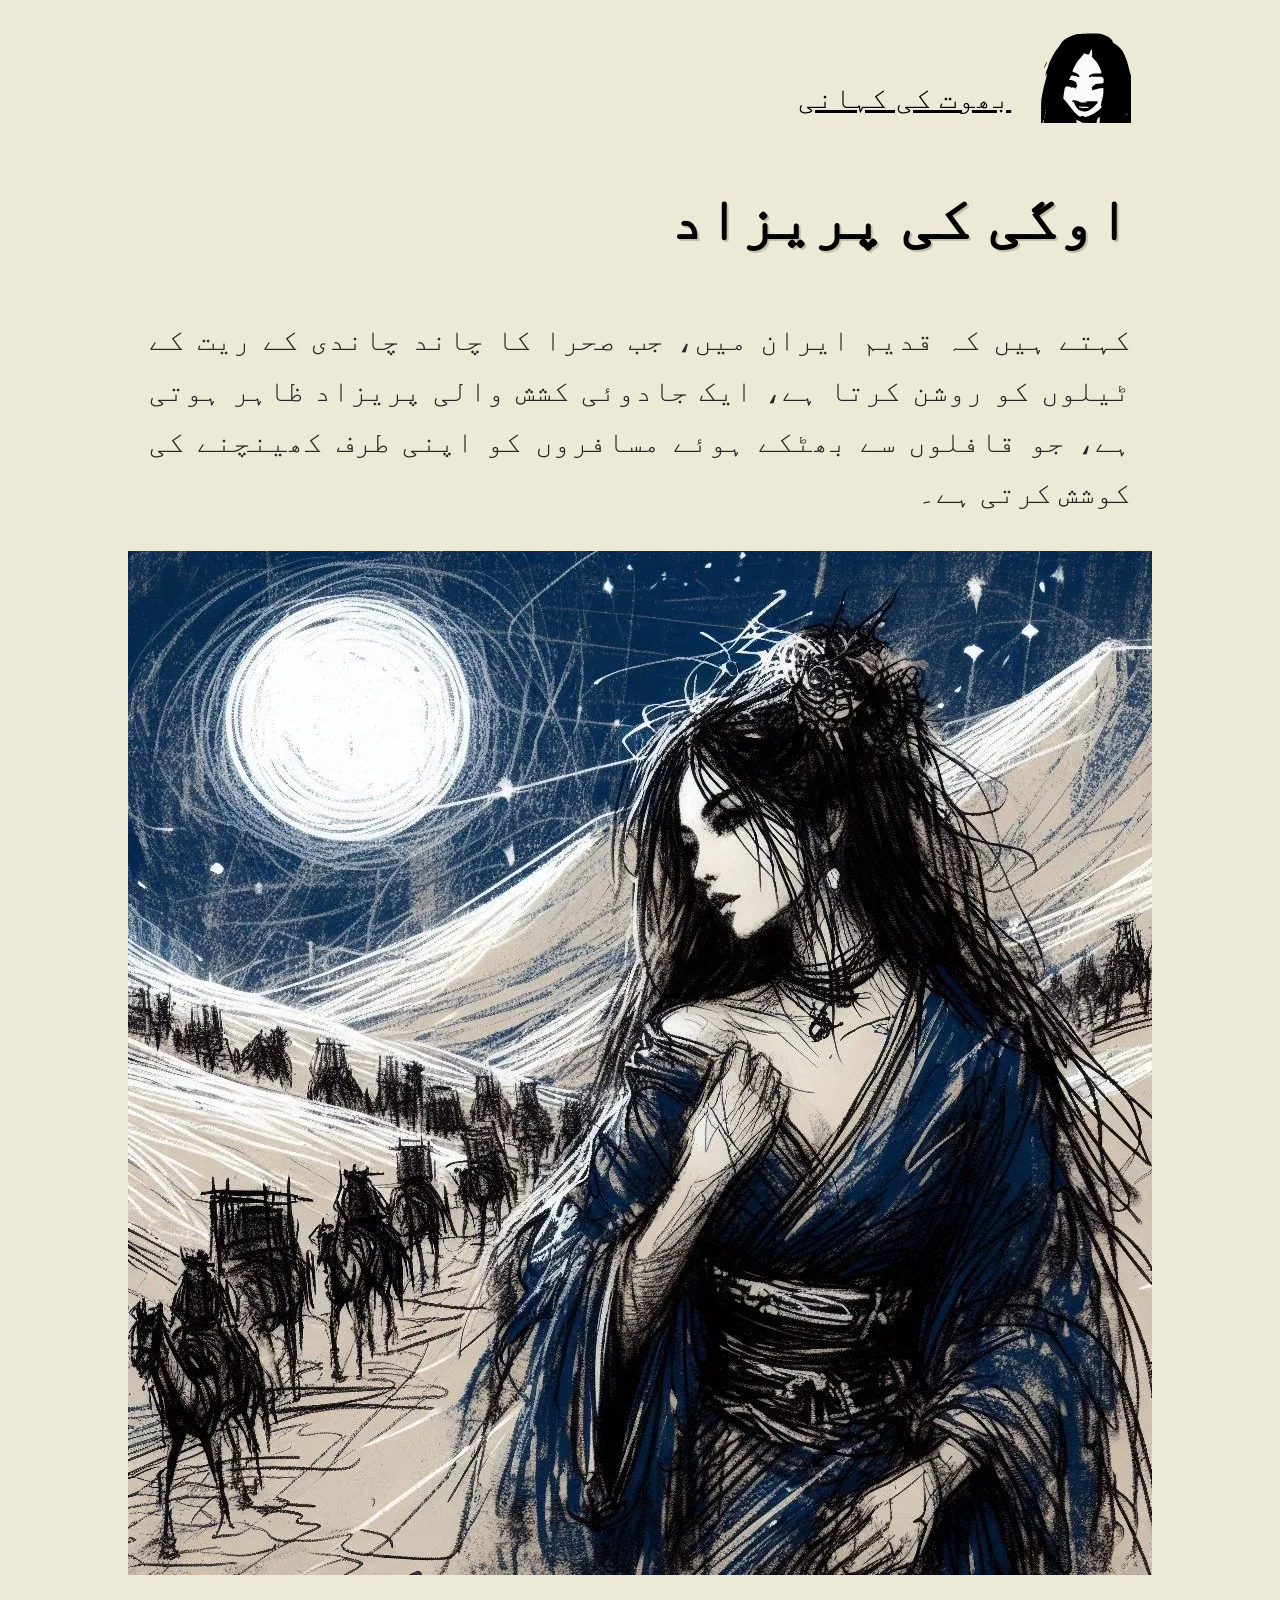
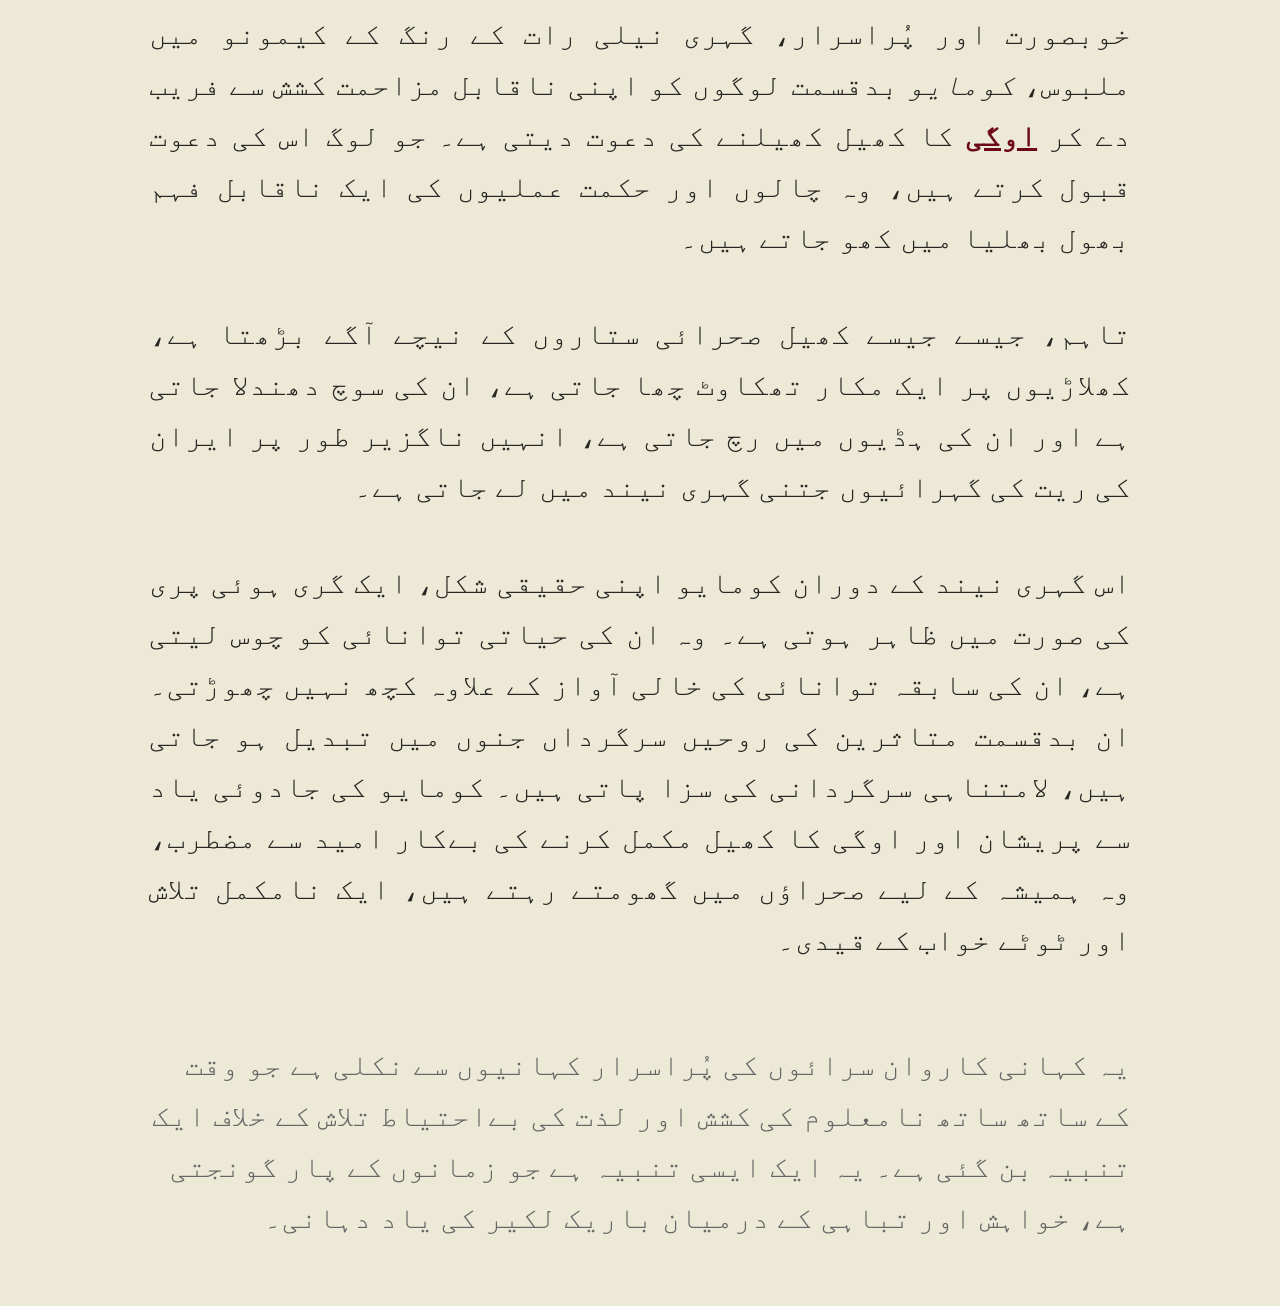
==== commit 87b7a039: "fix(metadata): name the author as publisher" ====
--- a/index.html
+++ b/index.html
@@ -12,13 +12,17 @@
     <meta name="keywords" content="کومایو، یوکائی، یوری، اوگی، کیڈن، جاپانی فولکلور، بھوت کہانی، روایتی کھیل، کیمونو، ماورائی کشش">
     <meta name="robots" content="index,follow">
     <meta name="author" content="Cyril Veltin">
-    <meta name="copyright" content="Cyril Veltin 2023">
-
-    <meta property="og:site_name" content="Komayō">
+
+    <!-- License metadata -->
+    <meta name="dcterms.rights" content="CC BY-SA 4.0">
+    <meta name="dcterms.rightsHolder" content="Cyril Veltin">
+    <link rel="license" href="https://creativecommons.org/licenses/by-sa/4.0/">
+
+    <meta property="og:site_name" content="کومایو">
     <meta property="og:locale" content="ur_PK">
     <meta property="og:title" content="اوگی کی پریزاد کی کہانی">
     <meta property="og:description" content="ایک جاپانی کیڈن کہتا ہے کہ کومایو نامی ایک یوکائی اوگی کھلاڑیوں کو راتوں رات کے کھیل میں لبھاتی ہے، اور پھر انہیں یوری میں تبدیل کر دیتی ہے۔">
-    <meta property="og:type" content="book:folklore">
+    <meta property="og:type" content="article">
     <meta property="og:url" content="https://ur.komayo.page/">
     <meta property="og:image" content="https://ur.komayo.page/img/mysterious-kimono-woman-desert-caravan-persian-moonlight-illustration,w_1024.webp">
     <meta property="og:image:width" content="1024">
@@ -26,12 +30,14 @@
     <meta property="og:image:alt" content="پراسرار کیمونو پہنے ہوئی خاتون صحرا میں ایرانی قافلے کے ساتھ چاندنی رات میں - تصویری عکاسی">
     <meta property="og:article:author" content="Cyril Veltin">
     <meta property="og:article:published_time" content="2023-06-26">
+    <meta property="og:article:modified_time" content="2026-07-13">
 
     <meta name="twitter:card" content="summary_large_image">
     <meta name="twitter:title" content="اوگی کی پریزاد کی کہانی">
     <meta name="twitter:description" content="ایک جاپانی کیڈن کہتا ہے کہ کومایو نامی ایک یوکائی اوگی کھلاڑیوں کو راتوں رات کے کھیل میں لبھاتی ہے، اور پھر انہیں یوری میں تبدیل کر دیتی ہے۔">
     <meta name="twitter:image" content="https://ur.komayo.page/img/mysterious-kimono-woman-desert-caravan-persian-moonlight-illustration,w_1024.webp">
 
+    <link rel="alternate" hreflang="x-default" href="https://komayo.page/">
     <link rel="alternate" hreflang="bn" href="https://bn.komayo.page/">
     <link rel="alternate" hreflang="en" href="https://en.komayo.page/">
     <link rel="alternate" hreflang="fa" href="https://fa.komayo.page/">
@@ -62,7 +68,7 @@
     <link rel="icon" type="image/svg+xml" href="/favicon/favicon.svg">
     <link rel="shortcut icon" href="/favicon.ico">
     <link rel="apple-touch-icon" sizes="180x180" href="/favicon/apple-touch-icon.png">
-    <meta name="apple-mobile-web-app-title" content="Komayō">
+    <meta name="apple-mobile-web-app-title" content="کومایو">
     <link rel="manifest" href="/site.webmanifest">
 
     <link href="/all.css" rel="stylesheet">
@@ -105,7 +111,7 @@
           "name": "Cyril Veltin"
         },
         "copyrightYear": "2023",
-        "dateModified": "2023-06-26",
+        "dateModified": "2026-07-13",
         "datePublished": "2023-06-26",
         "description": "ایک جاپانی کیڈن کہتا ہے کہ کومایو نامی ایک یوکائی اوگی کھلاڑیوں کو راتوں رات کے کھیل میں لبھاتی ہے، اور پھر انہیں یوری میں تبدیل کر دیتی ہے۔",
         "image": {
@@ -124,9 +130,8 @@
         "headline": "اوگی کی پریزاد",
         "name": "بھوت کی کہانی",
         "publisher": {
-          "@type": "Organization",
-          "name": "Sashité",
-          "url": "https://sashite.com/"
+          "@type": "Person",
+          "name": "Cyril Veltin"
         },
         "abstract": "اوگی کھلاڑیوں کو راتوں رات کے کھیل میں لبھانے والی ایک یوکائی کی جاپانی بھوت کہانی۔",
         "accessMode": ["textual", "visual"],
@@ -135,12 +140,8 @@
         "contentLocation": "کنسائی، جاپان",
         "isAccessibleForFree": true,
         "isFamilyFriendly": true,
-        "license": "https://creativecommons.org/licenses/by-nc-nd/4.0/",
+        "license": "https://creativecommons.org/licenses/by-sa/4.0/",
         "sdDatePublished": "2023-06-26",
-        "sdPublisher": {
-          "@type": "Organization",
-          "name": "Sashité"
-        },
         "teaches": "نامعلوم کے سامنے احتیاط اور کشش کے خطرات",
         "temporal": "معاصر دور",
         "text": "کہتے ہیں کہ جاپان میں، کنسائی کے علاقے میں، جب پورا چاند آسمان میں بلند ہوتا ہے، ایک جادوئی کشش والی مخلوق ظاہر ہوتی ہے...",
@@ -163,11 +164,6 @@
         "interactivityType": "expositive",
         "learningResourceType": "بیانیہ",
         "pattern": "روایتی جاپانی بھوت کہانی",
-        "sourceOrganization": {
-          "@type": "Organization",
-          "name": "Sashité",
-          "url": "https://sashite.com/"
-        },
         "spatialCoverage": {
           "@type": "Place",
           "name": "کنسائی کا علاقہ، جاپان"
@@ -241,17 +237,12 @@
         <p>
           اس گہری نیند کے دوران کومایو اپنی حقیقی شکل، ایک گری ہوئی پری کی صورت میں ظاہر ہوتی ہے۔ وہ ان کی حیاتی توانائی کو چوس لیتی ہے، ان کی سابقہ توانائی کی خالی آواز کے علاوہ کچھ نہیں چھوڑتی۔ ان بدقسمت متاثرین کی روحیں سرگرداں جنوں میں تبدیل ہو جاتی ہیں، لامتناہی سرگردانی کی سزا پاتی ہیں۔ کومایو کی جادوئی یاد سے پریشان اور اوگی کا کھیل مکمل کرنے کی بےکار امید سے مضطرب، وہ ہمیشہ کے لیے صحراؤں میں گھومتے رہتے ہیں، ایک نامکمل تلاش اور ٹوٹے خواب کے قیدی۔
         </p>
-
-        <p>
-          یہ کہانی کاروان سرائوں کی پُراسرار کہانیوں سے نکلی ہے جو وقت کے ساتھ ساتھ نامعلوم کی کشش اور لذت کی بےاحتیاط تلاش کے خلاف ایک تنبیہ بن گئی ہے۔ یہ ایک ایسی تنبیہ ہے جو زمانوں کے پار گونجتی ہے، خواہش اور تباہی کے درمیان باریک لکیر کی یاد دہانی۔
-        </p>
       </article>
     </main>
 
     <footer>
       <p>
-        &copy; 2023 Cyril Veltin۔
-        جملہ حقوق محفوظ ہیں۔
+        یہ کہانی کاروان سرائوں کی پُراسرار کہانیوں سے نکلی ہے جو وقت کے ساتھ ساتھ نامعلوم کی کشش اور لذت کی بےاحتیاط تلاش کے خلاف ایک تنبیہ بن گئی ہے۔ یہ ایک ایسی تنبیہ ہے جو زمانوں کے پار گونجتی ہے، خواہش اور تباہی کے درمیان باریک لکیر کی یاد دہانی۔
       </p>
     </footer>
   </body>
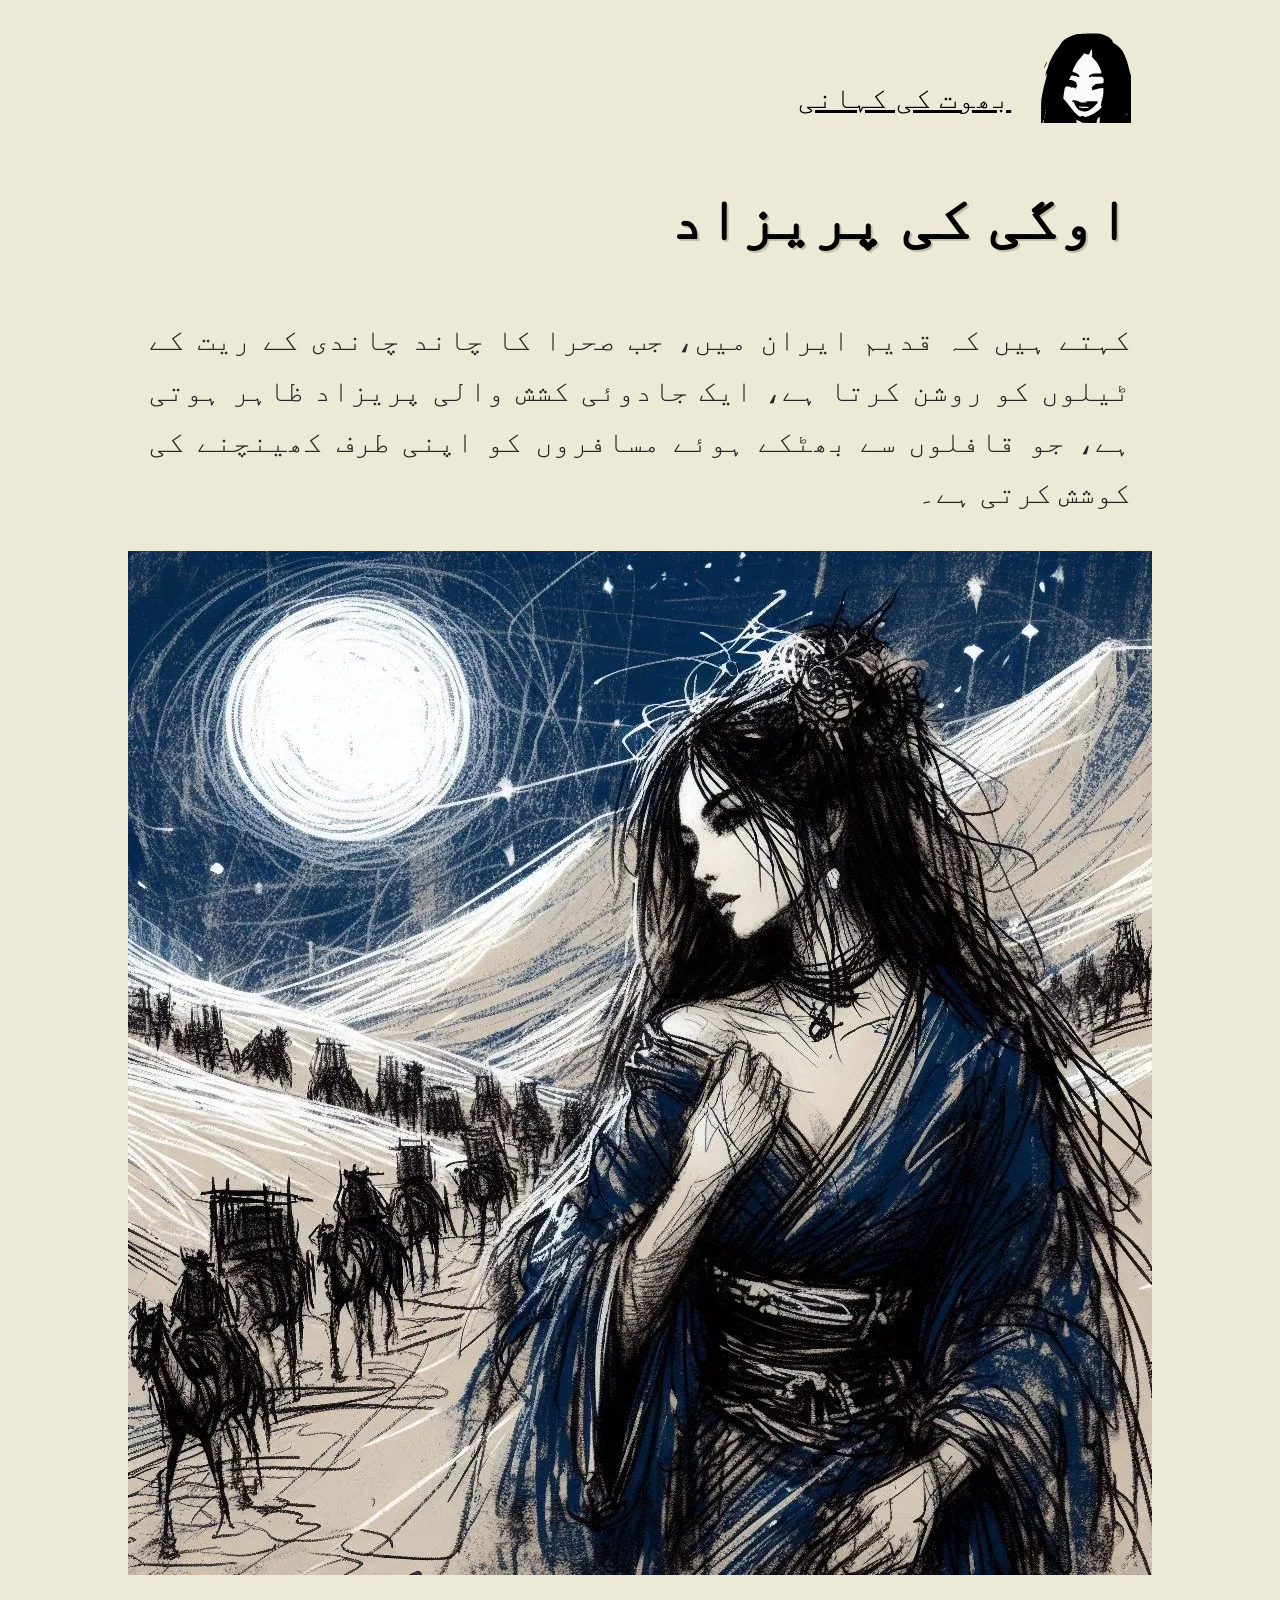
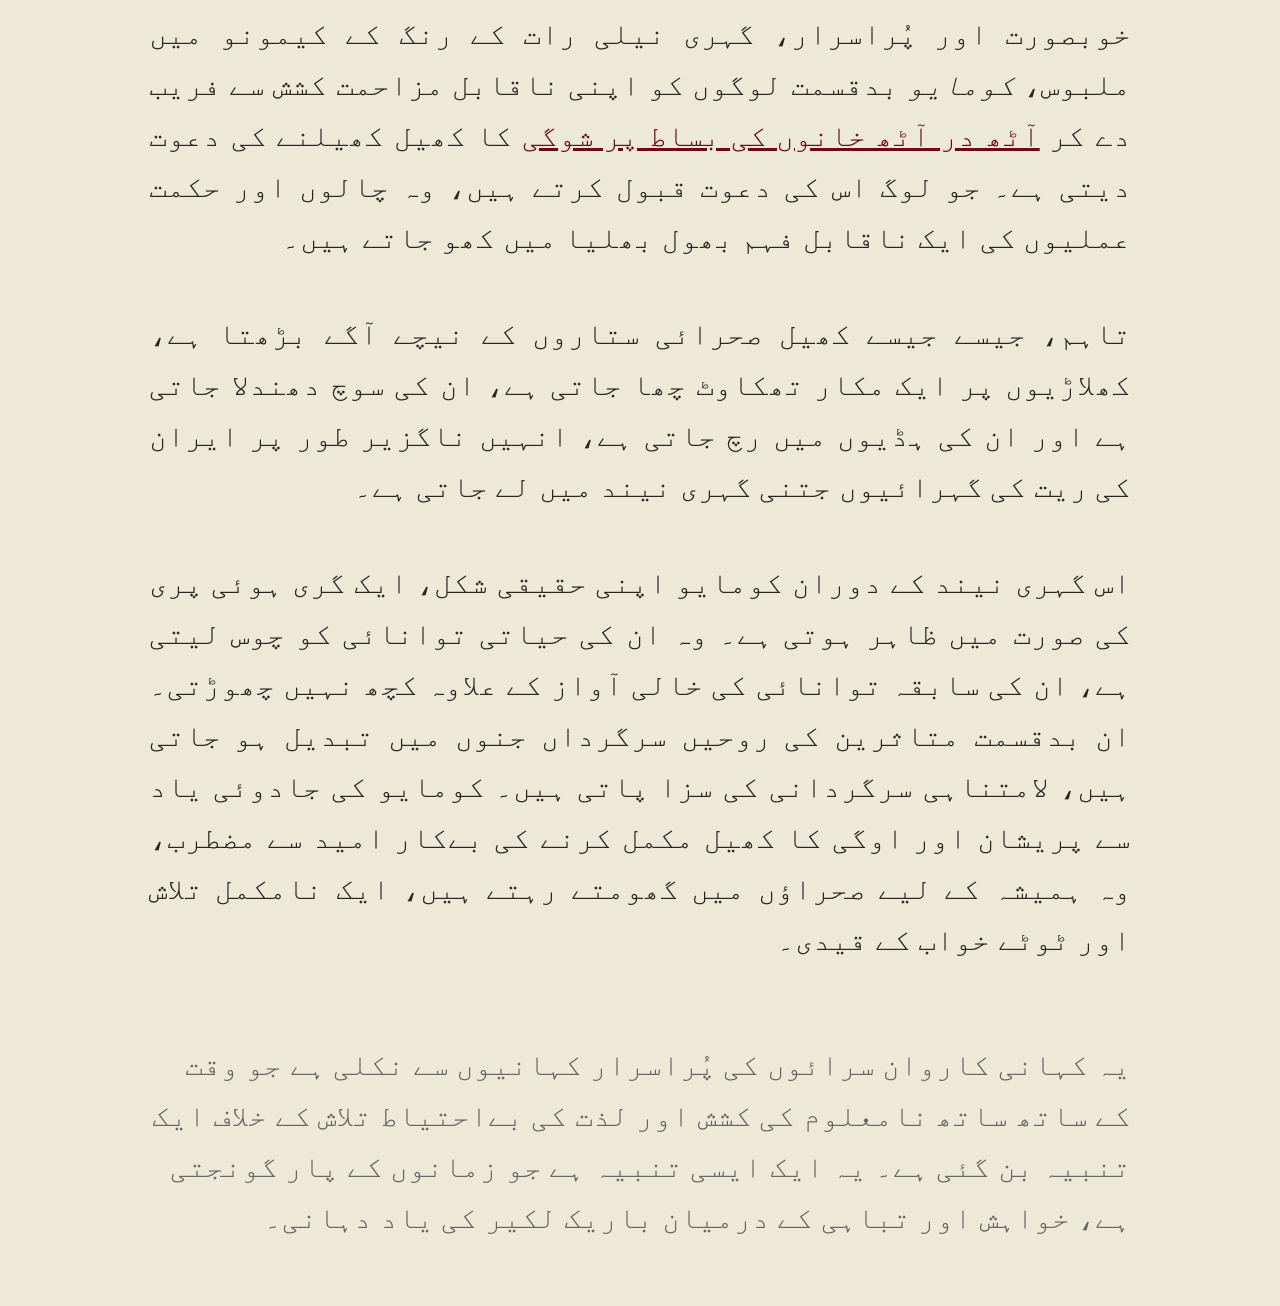
==== commit 2a1e1c41: "feat(kaidan): describe the game as shōgi on an 8x8 board" ====
--- a/index.html
+++ b/index.html
@@ -226,7 +226,7 @@
 
         <p>
           خوبصورت اور پُراسرار، گہری نیلی رات کے رنگ کے کیمونو میں ملبوس، <cite itemprop="character">کومایو</cite> بدقسمت لوگوں کو اپنی ناقابل مزاحمت کشش سے فریب دے کر
-          <a href="https://ogi.page/" itemprop="mentions" itemscope itemtype="https://schema.org/Game" rel="external"><strong itemprop="name">اوگی</strong></a>
+          <a href="https://ogi.page/" itemprop="mentions" itemscope itemtype="https://schema.org/Game" rel="external">آٹھ در آٹھ خانوں کی بساط پر شوگی<meta itemprop="name" content="اوگی"></a>
           کا کھیل کھیلنے کی دعوت دیتی ہے۔ جو لوگ اس کی دعوت قبول کرتے ہیں، وہ چالوں اور حکمت عملیوں کی ایک ناقابل فہم بھول بھلیا میں کھو جاتے ہیں۔
         </p>
 
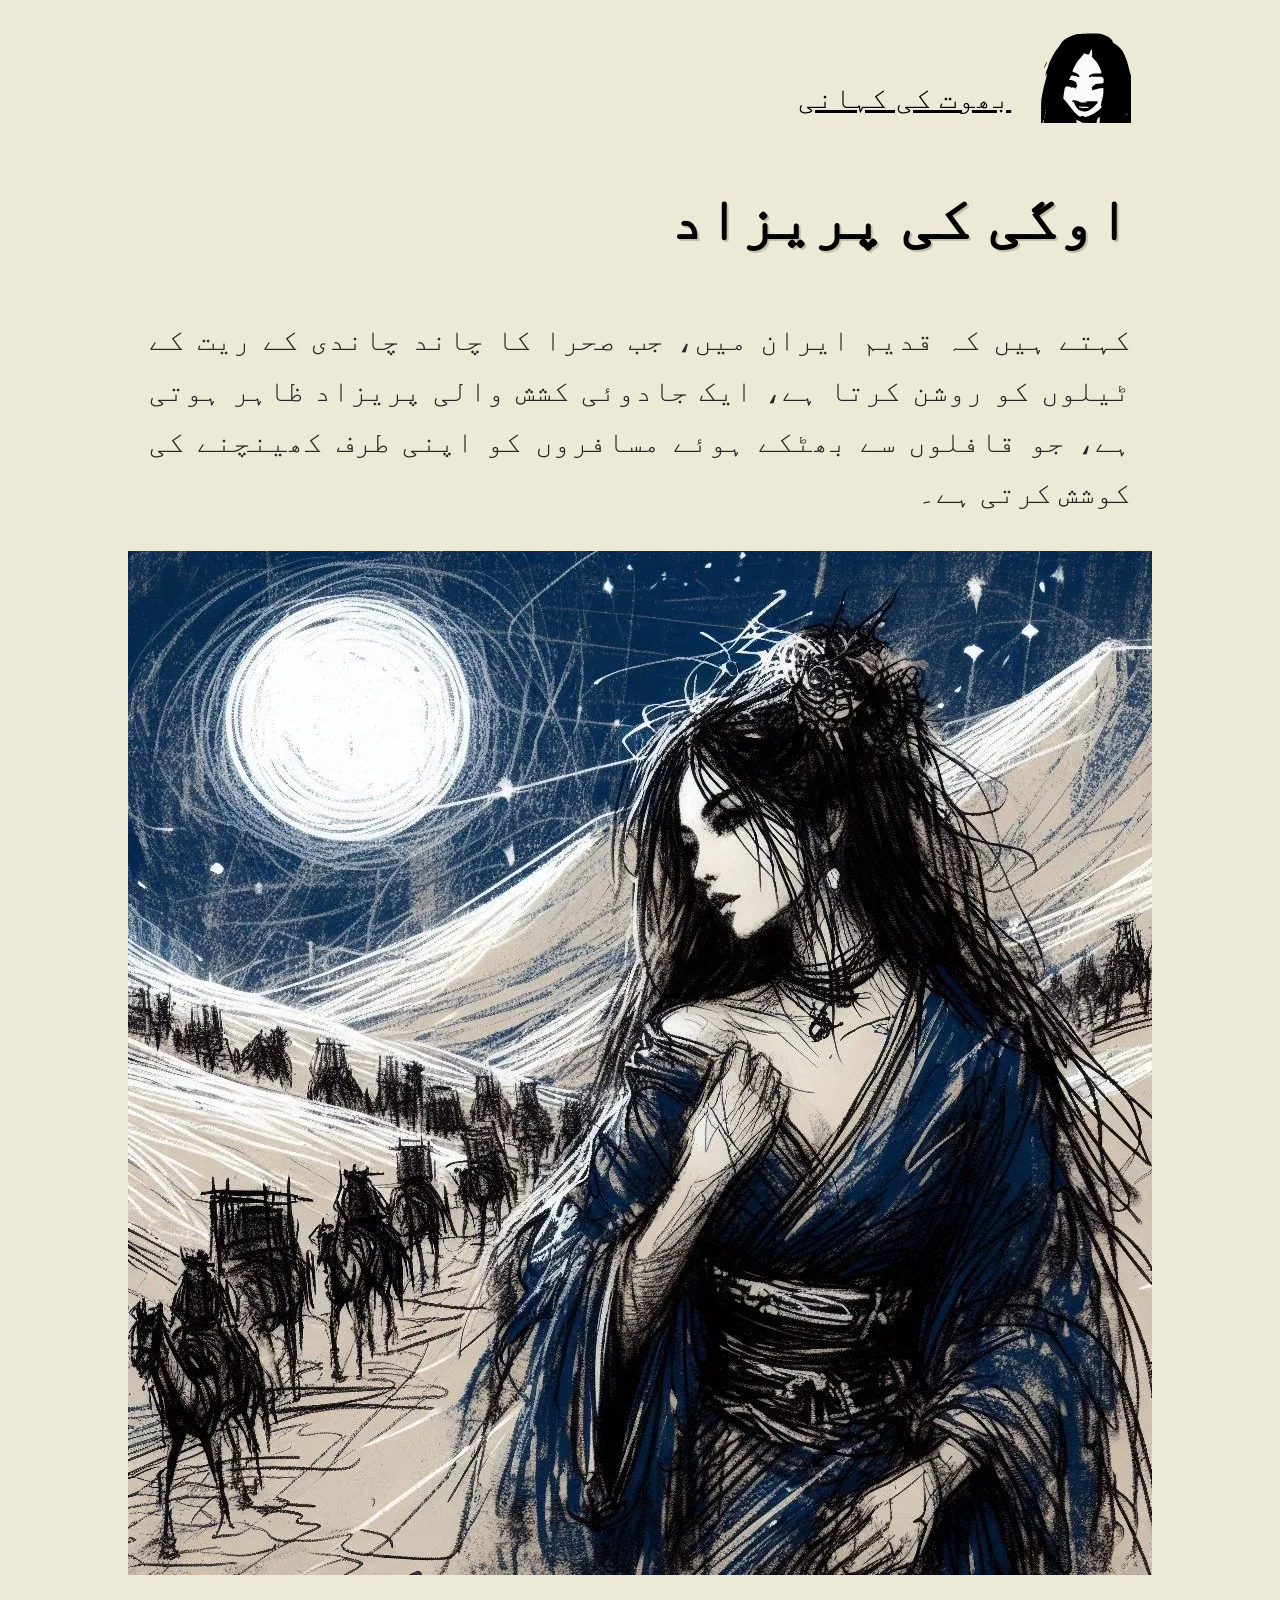
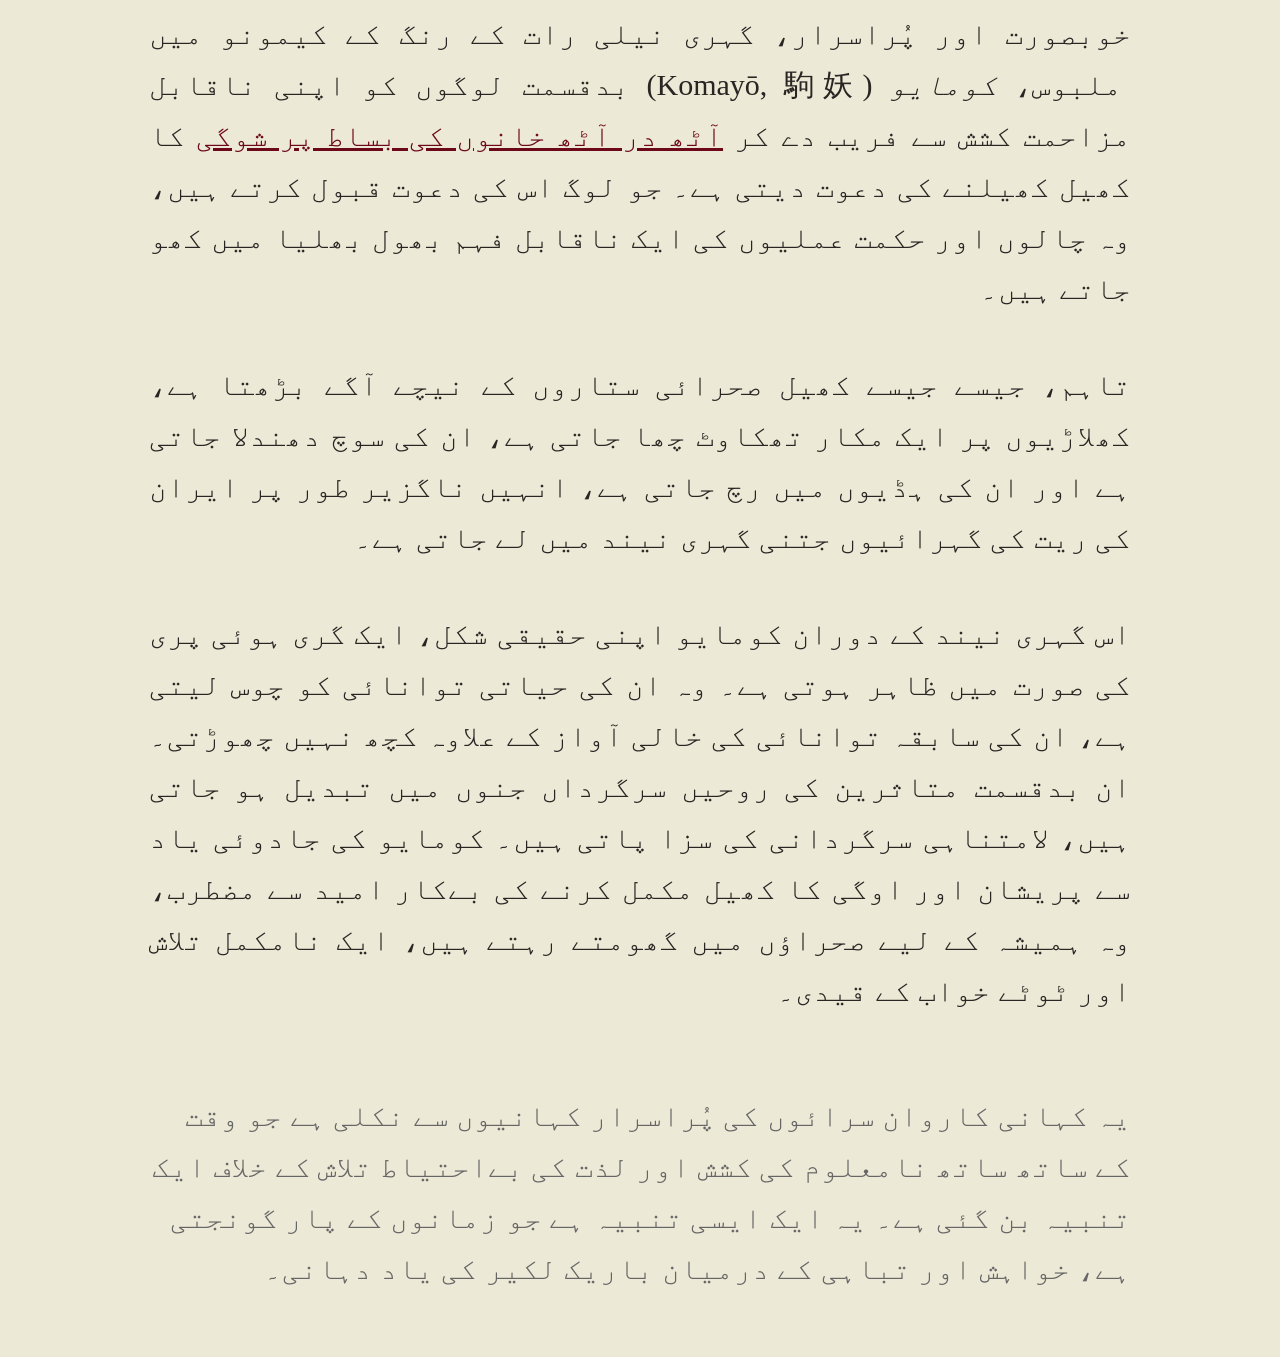
==== commit 03fa8909: "fix(seo): attribute the kaidan to its author, link the Komayō entity" ====
--- a/index.html
+++ b/index.html
@@ -8,8 +8,7 @@
     <meta http-equiv="Content-Security-Policy" content="default-src 'self'; style-src 'self' 'unsafe-inline'">
 
     <meta name="viewport" content="width=device-width,initial-scale=1">
-    <meta name="description" content="ایک جاپانی کیڈن کہتا ہے کہ کومایو نامی ایک یوکائی اوگی کھلاڑیوں کو راتوں رات کے کھیل میں لبھاتی ہے، اور پھر انہیں یوری میں تبدیل کر دیتی ہے۔">
-    <meta name="keywords" content="کومایو، یوکائی، یوری، اوگی، کیڈن، جاپانی فولکلور، بھوت کہانی، روایتی کھیل، کیمونو، ماورائی کشش">
+    <meta name="description" content="ایک جاپانی کیڈن کہتا ہے کہ کومایو نامی ایک یوکائی اوگی کھلاڑیوں کو راتوں رات کے کھیل میں لبھاتی ہے، اور پھر انہیں یوری میں تبدیل کر دیتی ہے۔ — Cyril Veltin">
     <meta name="robots" content="index,follow">
     <meta name="author" content="Cyril Veltin">
 
@@ -21,20 +20,20 @@
     <meta property="og:site_name" content="کومایو">
     <meta property="og:locale" content="ur_PK">
     <meta property="og:title" content="اوگی کی پریزاد کی کہانی">
-    <meta property="og:description" content="ایک جاپانی کیڈن کہتا ہے کہ کومایو نامی ایک یوکائی اوگی کھلاڑیوں کو راتوں رات کے کھیل میں لبھاتی ہے، اور پھر انہیں یوری میں تبدیل کر دیتی ہے۔">
+    <meta property="og:description" content="ایک جاپانی کیڈن کہتا ہے کہ کومایو نامی ایک یوکائی اوگی کھلاڑیوں کو راتوں رات کے کھیل میں لبھاتی ہے، اور پھر انہیں یوری میں تبدیل کر دیتی ہے۔ — Cyril Veltin">
     <meta property="og:type" content="article">
     <meta property="og:url" content="https://ur.komayo.page/">
     <meta property="og:image" content="https://ur.komayo.page/img/mysterious-kimono-woman-desert-caravan-persian-moonlight-illustration,w_1024.webp">
     <meta property="og:image:width" content="1024">
     <meta property="og:image:height" content="1024">
     <meta property="og:image:alt" content="پراسرار کیمونو پہنے ہوئی خاتون صحرا میں ایرانی قافلے کے ساتھ چاندنی رات میں - تصویری عکاسی">
-    <meta property="og:article:author" content="Cyril Veltin">
-    <meta property="og:article:published_time" content="2023-06-26">
-    <meta property="og:article:modified_time" content="2026-07-13">
+    <meta property="article:author" content="Cyril Veltin">
+    <meta property="article:published_time" content="2023-06-26">
+    <meta property="article:modified_time" content="2026-07-13">
 
     <meta name="twitter:card" content="summary_large_image">
     <meta name="twitter:title" content="اوگی کی پریزاد کی کہانی">
-    <meta name="twitter:description" content="ایک جاپانی کیڈن کہتا ہے کہ کومایو نامی ایک یوکائی اوگی کھلاڑیوں کو راتوں رات کے کھیل میں لبھاتی ہے، اور پھر انہیں یوری میں تبدیل کر دیتی ہے۔">
+    <meta name="twitter:description" content="ایک جاپانی کیڈن کہتا ہے کہ کومایو نامی ایک یوکائی اوگی کھلاڑیوں کو راتوں رات کے کھیل میں لبھاتی ہے، اور پھر انہیں یوری میں تبدیل کر دیتی ہے۔ — Cyril Veltin">
     <meta name="twitter:image" content="https://ur.komayo.page/img/mysterious-kimono-woman-desert-caravan-persian-moonlight-illustration,w_1024.webp">
 
     <link rel="alternate" hreflang="x-default" href="https://komayo.page/">
@@ -113,7 +112,7 @@
         "copyrightYear": "2023",
         "dateModified": "2026-07-13",
         "datePublished": "2023-06-26",
-        "description": "ایک جاپانی کیڈن کہتا ہے کہ کومایو نامی ایک یوکائی اوگی کھلاڑیوں کو راتوں رات کے کھیل میں لبھاتی ہے، اور پھر انہیں یوری میں تبدیل کر دیتی ہے۔",
+        "description": "ایک جاپانی کیڈن کہتا ہے کہ کومایو نامی ایک یوکائی اوگی کھلاڑیوں کو راتوں رات کے کھیل میں لبھاتی ہے، اور پھر انہیں یوری میں تبدیل کر دیتی ہے۔ — Cyril Veltin",
         "image": {
           "@type": "ImageObject",
           "url": "https://ur.komayo.page/img/mysterious-kimono-woman-desert-caravan-persian-moonlight-illustration,w_1024.webp",
@@ -136,7 +135,7 @@
         "abstract": "اوگی کھلاڑیوں کو راتوں رات کے کھیل میں لبھانے والی ایک یوکائی کی جاپانی بھوت کہانی۔",
         "accessMode": ["textual", "visual"],
         "accessModeSufficient": ["textual"],
-        "character": "کومایو",
+        "character": {"@type": "Thing", "@id": "https://komayo.page/#komayo", "name": "کومایو", "alternateName": ["Komayō", "駒妖"]},
         "contentLocation": "کنسائی، جاپان",
         "isAccessibleForFree": true,
         "isFamilyFriendly": true,
@@ -181,7 +180,7 @@
       <nav aria-label="breadcrumb">
         <ol itemscope itemtype="https://schema.org/BreadcrumbList">
           <li itemprop="itemListElement" itemscope itemtype="https://schema.org/ListItem">
-            <a itemscope itemtype="https://schema.org/ShortStory" itemprop="item" itemid="https://ur.komayo.page/" href="/"><span itemprop="name">بھوت کی کہانی</span></a>
+            <a itemscope itemtype="https://schema.org/ShortStory" itemprop="item" itemid="https://ur.komayo.page/" href="/">بھوت کی کہانی<meta itemprop="name" content="بھوت کی کہانی"></a>
             <meta itemprop="position" content="1">
           </li>
         </ol>
@@ -225,7 +224,7 @@
         </picture>
 
         <p>
-          خوبصورت اور پُراسرار، گہری نیلی رات کے رنگ کے کیمونو میں ملبوس، <cite itemprop="character">کومایو</cite> بدقسمت لوگوں کو اپنی ناقابل مزاحمت کشش سے فریب دے کر
+          خوبصورت اور پُراسرار، گہری نیلی رات کے رنگ کے کیمونو میں ملبوس، <cite itemprop="character">کومایو</cite> <bdi>(Komayō, 駒妖)</bdi> بدقسمت لوگوں کو اپنی ناقابل مزاحمت کشش سے فریب دے کر
           <a href="https://ogi.page/" itemprop="mentions" itemscope itemtype="https://schema.org/Game" rel="external">آٹھ در آٹھ خانوں کی بساط پر شوگی<meta itemprop="name" content="اوگی"></a>
           کا کھیل کھیلنے کی دعوت دیتی ہے۔ جو لوگ اس کی دعوت قبول کرتے ہیں، وہ چالوں اور حکمت عملیوں کی ایک ناقابل فہم بھول بھلیا میں کھو جاتے ہیں۔
         </p>
